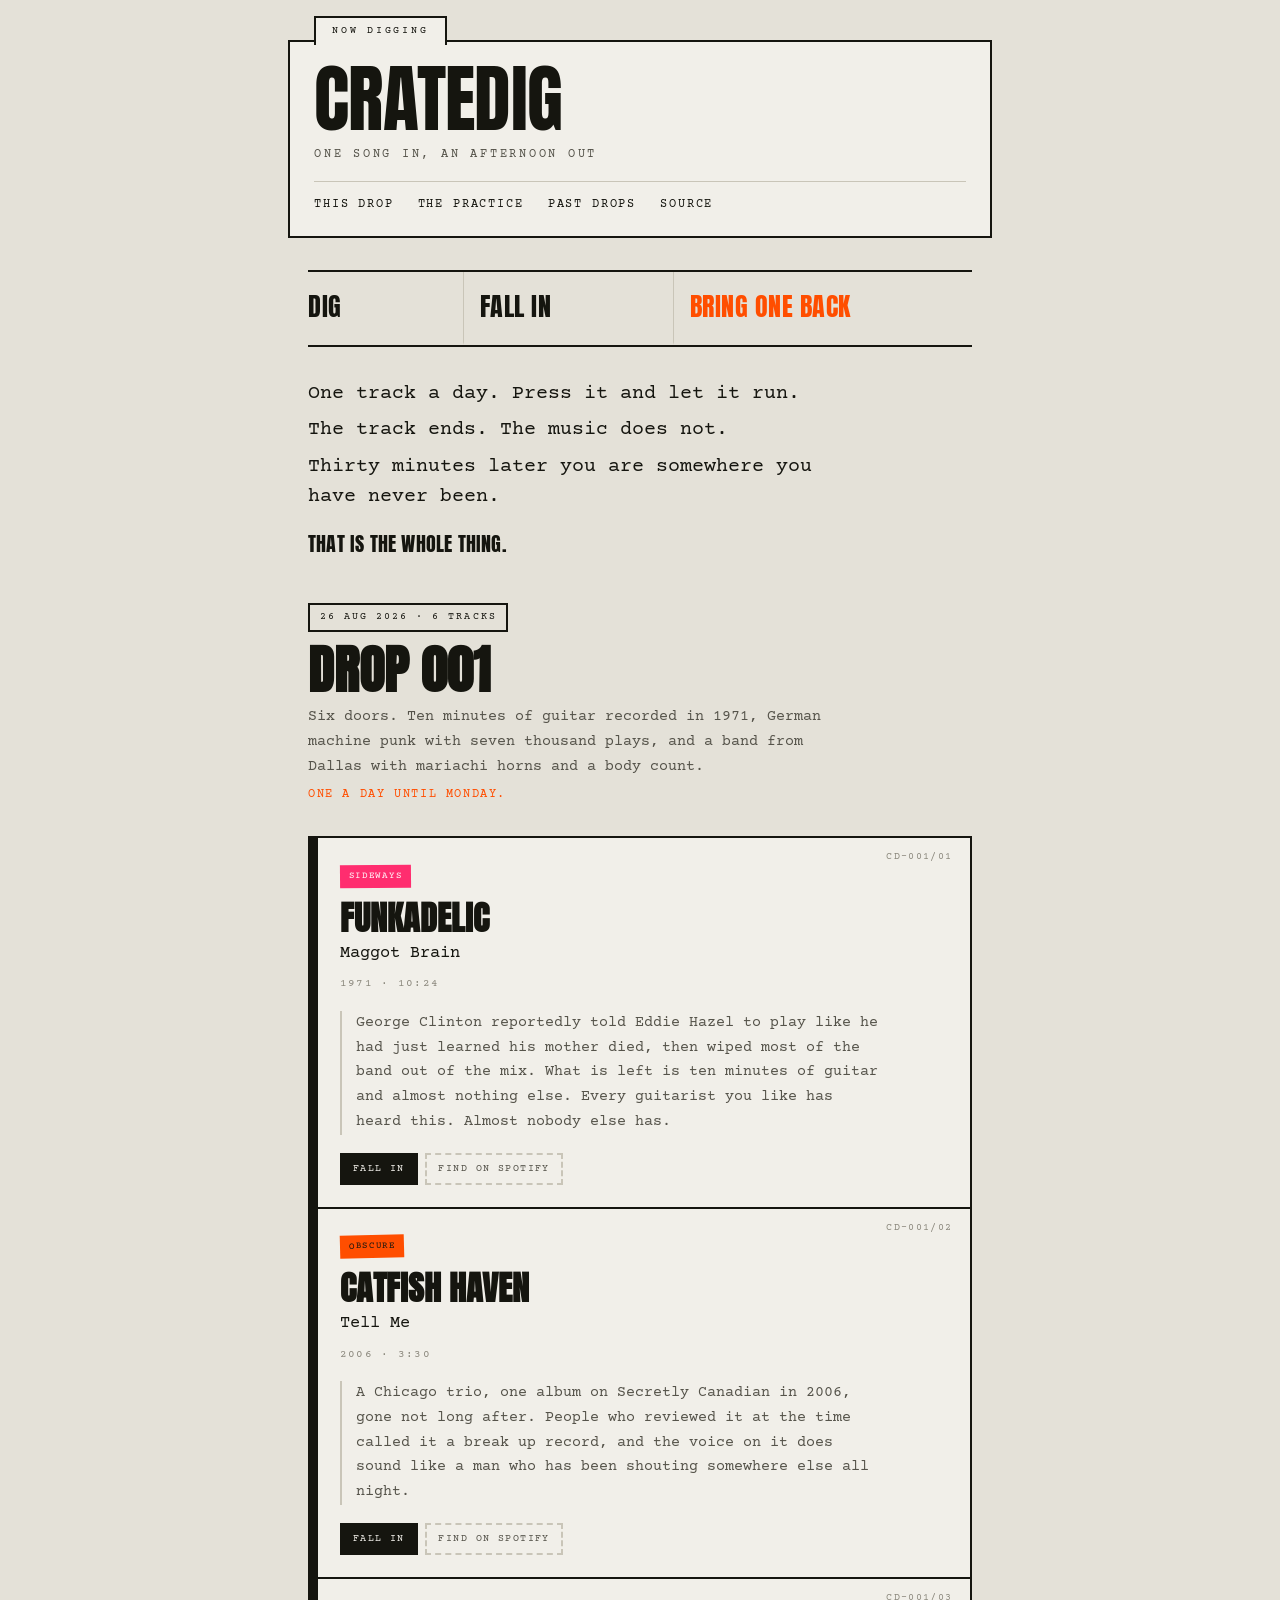
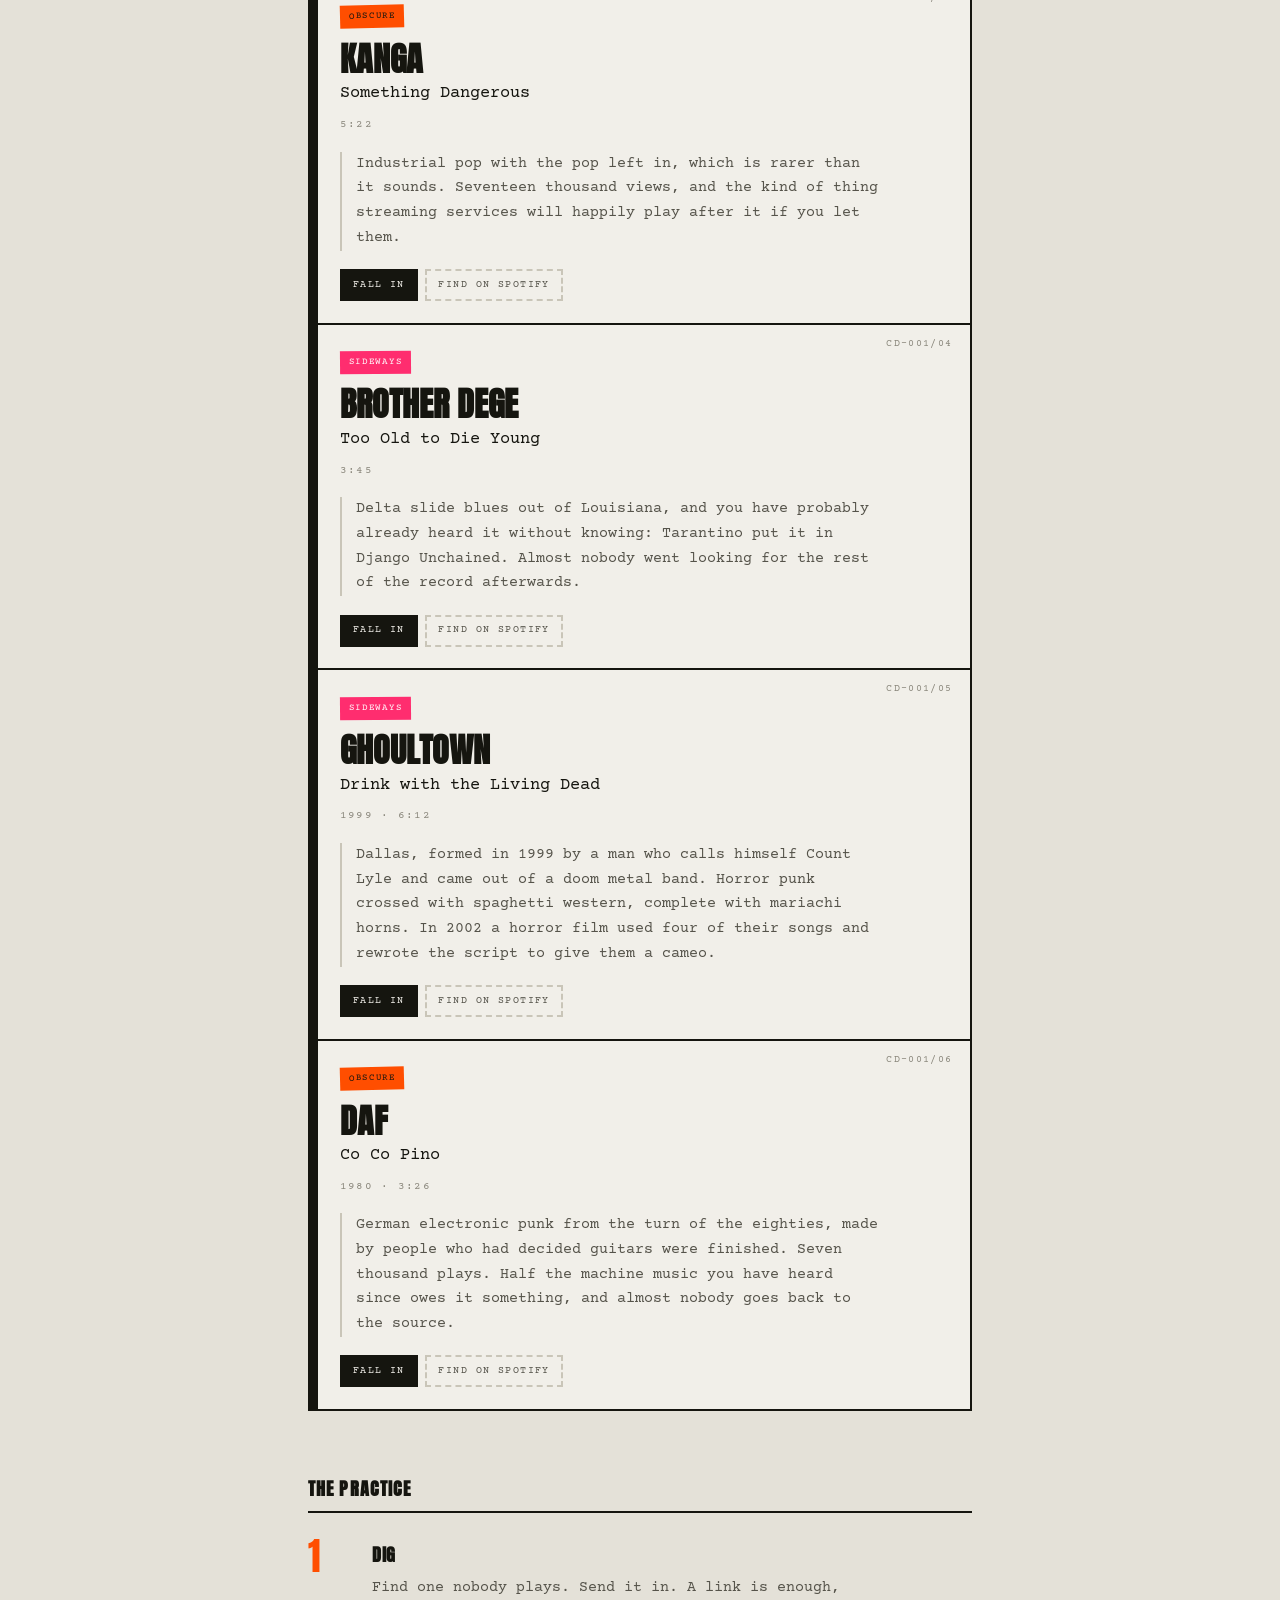
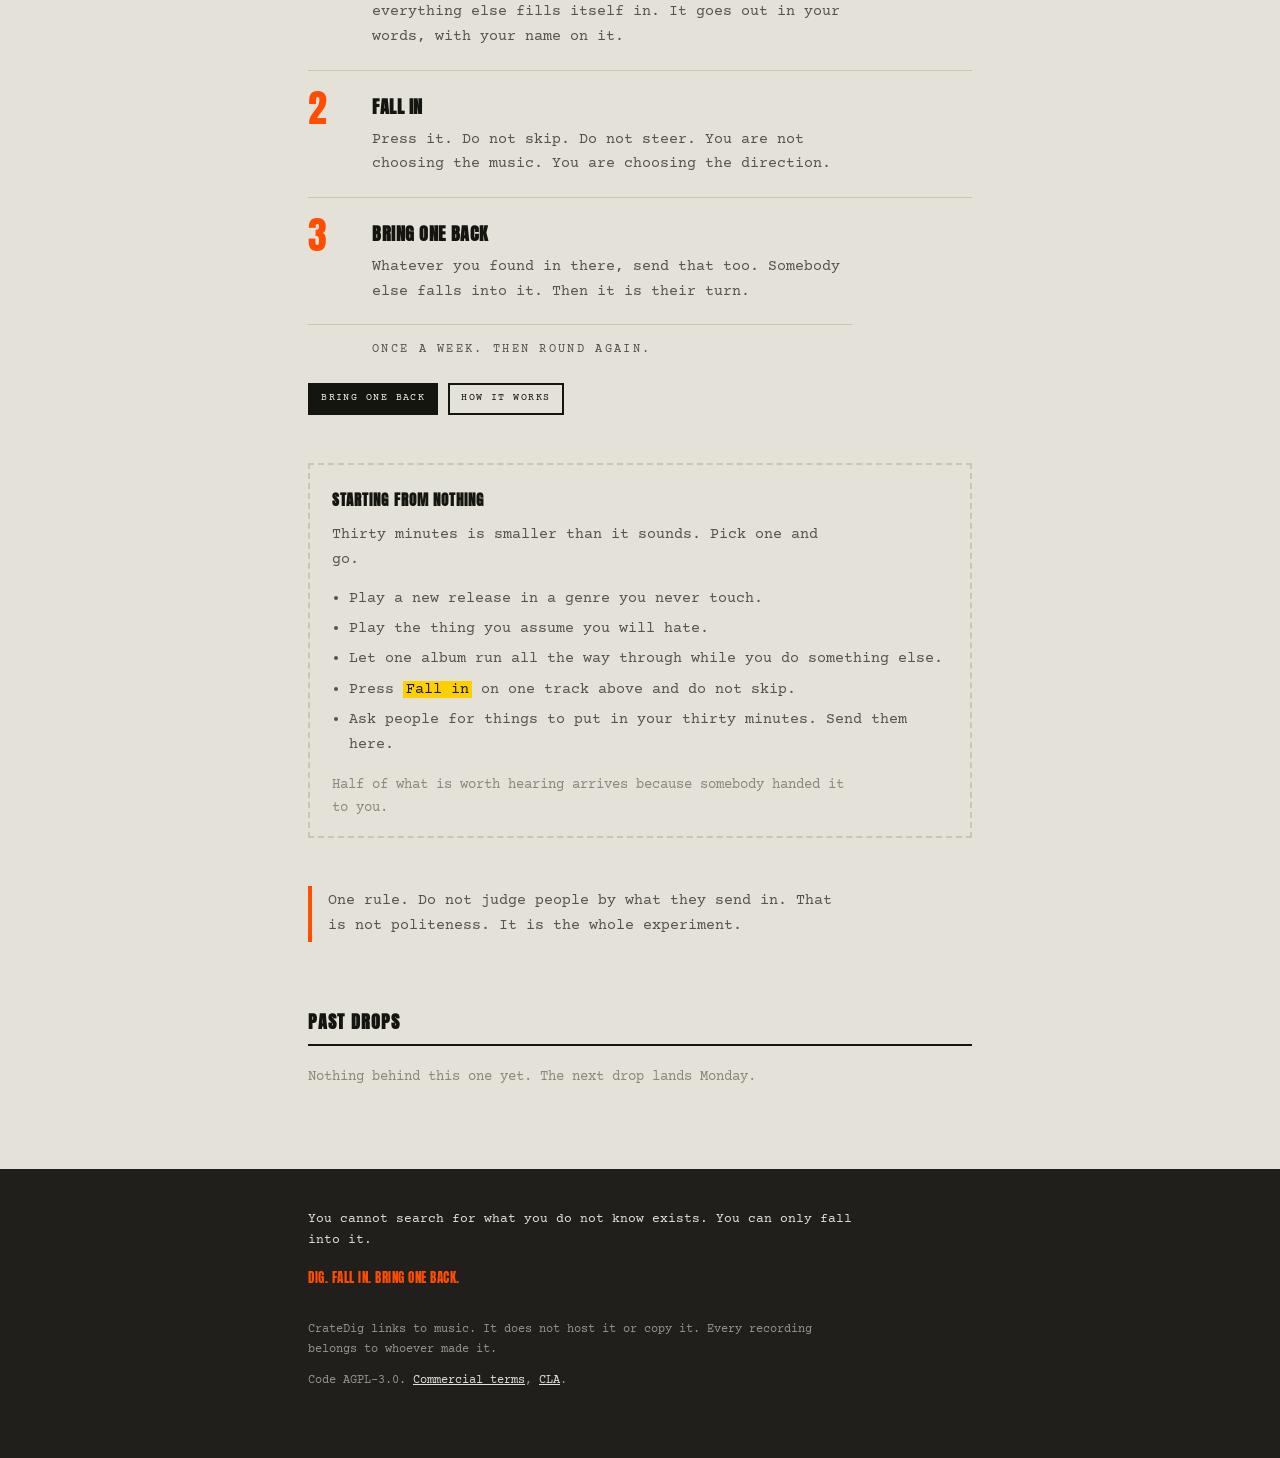
==== index.html @ 645f6ce0 "Put the music first and cut the page down to what it is The site explained itself for two hundred an" ====
<!doctype html>
<html lang="en">
<head>
<meta charset="utf-8">
<meta name="viewport" content="width=device-width, initial-scale=1">
<title>CrateDig | One song in, an afternoon out</title>
<meta name="description" content="Five to seven tracks a week that almost nobody plays. Each one is a doorway: press it and the mix carries you somewhere you have never been.">
<meta property="og:title" content="CrateDig">
<meta property="og:description" content="Tracks nobody plays, and wherever they lead. A new drop every Monday.">
<meta property="og:type" content="website">
<link rel="preconnect" href="https://fonts.googleapis.com">
<link rel="preconnect" href="https://fonts.gstatic.com" crossorigin>
<link href="https://fonts.googleapis.com/css2?family=Anton&family=Courier+Prime:ital,wght@0,400;0,700;1,400&display=swap" rel="stylesheet">
<link rel="stylesheet" href="assets/style.css">
</head>
<body>

<header class="divider" data-tab="Now digging">
  <a class="wordmark" href="./">CrateDig</a>
  <p class="tagline">One song in, an afternoon out</p>
  <nav class="nav">
    <a href="#crate">This drop</a>
    <a href="#join">The practice</a>
    <a href="#back">Past drops</a>
    <a href="https://github.com/shanebivens/CrateDig">Source</a>
  </nav>
</header>

<main class="wrap">

  <nav class="mantra" aria-label="The practice">
    <a href="submit.html">Dig</a>
    <a href="#crate">Fall in</a>
    <a href="submit.html">Bring one back</a>
  </nav>

  <section class="lede">
    <p>One track a day. Press it and let it run.</p>
    <p>The track ends. The music does not.</p>
    <p>Thirty minutes later you are somewhere you have never been.</p>
    <p class="lede-turn">That is the whole thing.</p>
  </section>

  <section id="crate">
    <div id="latest" class="empty">Opening the crate.</div>
  </section>

  <section id="join" class="join">
    <h2 class="heading">The practice</h2>

    <ol class="loop">
      <li>
        <span class="loop-n">1</span>
        <div class="loop-body">
          <h3>Dig</h3>
          <p>
            Find one nobody plays. Send it in. A link is enough, everything else
            fills itself in. It goes out in your words, with your name on it.
          </p>
        </div>
      </li>
      <li>
        <span class="loop-n">2</span>
        <div class="loop-body">
          <h3>Fall in</h3>
          <p>
            Press it. Do not skip. Do not steer. You are not choosing the music.
            You are choosing the direction.
          </p>
        </div>
      </li>
      <li>
        <span class="loop-n">3</span>
        <div class="loop-body">
          <h3>Bring one back</h3>
          <p>
            Whatever you found in there, send that too. Somebody else falls into
            it. Then it is their turn.
          </p>
        </div>
      </li>
    </ol>

    <p class="loop-again">Once a week. Then round again.</p>

    <p class="join-actions">
      <a class="chip chip--fall" href="submit.html">Bring one back</a>
      <a class="chip" href="https://github.com/shanebivens/CrateDig/blob/main/CONTRIBUTING.md">How it works</a>
    </p>

    <div class="starting">
      <h3>Starting from nothing</h3>
      <p>Thirty minutes is smaller than it sounds. Pick one and go.</p>
      <ul class="starters">
        <li>Play a new release in a genre you never touch.</li>
        <li>Play the thing you assume you will hate.</li>
        <li>Let one album run all the way through while you do something else.</li>
        <li>Press <b>Fall in</b> on one track above and do not skip.</li>
        <li>Ask people for things to put in your thirty minutes. Send them here.</li>
      </ul>
      <p class="aside">Half of what is worth hearing arrives because somebody handed it to you.</p>
    </div>

    <p class="rule">
      One rule. Do not judge people by what they send in. That is not
      politeness. It is the whole experiment.
    </p>

    <div id="credit"></div>
  </section>

  <section id="back">
    <h2 class="heading">Past drops</h2>
    <div id="archive" class="empty">Looking.</div>
  </section>

</main>

<footer class="footer">
  <div class="wrap">
    <p class="footer-close">
      You cannot search for what you do not know exists. You can only fall
      into it.
    </p>
    <p class="footer-mantra">Dig. Fall in. Bring one back.</p>
    <p class="fine">
      CrateDig links to music. It does not host it or copy it. Every recording
      belongs to whoever made it.
    </p>
    <p class="fine">
      Code AGPL-3.0.
      <a href="https://github.com/shanebivens/CrateDig/blob/main/COMMERCIAL-LICENSE.md">Commercial terms</a>,
      <a href="https://github.com/shanebivens/CrateDig/blob/main/CLA.md">CLA</a>.
    </p>
  </div>
</footer>

<script src="assets/app.js"></script>
</body>
</html>
---- assets/style.css ----
/* CrateDig
   The used record store: photocopy paper, stamp ink, day-glo price stickers.
   Sticker colour carries the kind, the way a shop prices by sticker. */

:root {
  --paper:    #e4e1d8;   /* photocopied flyer, cool not cream */
  --card:     #f1efe9;   /* the sleeve itself */
  --ink:      #15150f;   /* rubber stamp black */
  --ink-soft: #55534a;
  --ink-faint:#8a877c;
  --rule:     #c9c5b8;
  --crate:    #201f1b;   /* looking down into the bin */

  --obscure:  #ff4e00;   /* day-glo orange */
  --forgotten:#ffd000;   /* day-glo yellow */
  --sideways: #ff2d6f;   /* day-glo pink */

  --display: "Anton", "Haettenschweiler", "Arial Narrow", sans-serif;
  --type:    "Courier Prime", "Courier New", ui-monospace, monospace;
}

@media (prefers-color-scheme: dark) {
  :root {
    --paper:    #171613;
    --card:     #24231e;
    --ink:      #ece9df;
    --ink-soft: #a8a496;
    --ink-faint:#6f6c61;
    --rule:     #38362f;
    --crate:    #0e0e0b;
  }
}

* { box-sizing: border-box; }

body {
  margin: 0;
  background: var(--paper);
  color: var(--ink);
  font-family: var(--type);
  font-size: 15px;
  line-height: 1.65;
}

a { color: inherit; }

:focus-visible {
  outline: 3px solid var(--obscure);
  outline-offset: 2px;
}

.wrap {
  width: 100%;
  max-width: 44rem;
  margin: 0 auto;
  padding: 0 1.25rem;
}

/* the bin divider you just flipped into */

.divider {
  position: relative;
  margin: 2.5rem auto 0;
  max-width: 44rem;
  background: var(--card);
  border: 2px solid var(--ink);
  padding: 1.6rem 1.5rem 1.1rem;
}

.divider::before {
  content: attr(data-tab);
  position: absolute;
  left: 1.5rem;
  top: -1.6rem;
  background: var(--card);
  border: 2px solid var(--ink);
  border-bottom: 0;
  padding: 0.3rem 1rem 0.35rem;
  font-size: 0.62rem;
  letter-spacing: 0.28em;
  text-transform: uppercase;
}

.wordmark {
  display: block;
  font-family: var(--display);
  font-size: clamp(2.6rem, 11vw, 4.6rem);
  line-height: 0.85;
  letter-spacing: -0.01em;
  text-transform: uppercase;
  text-decoration: none;
  margin: 0;
}

.tagline {
  margin: 0.9rem 0 0;
  font-size: 0.72rem;
  letter-spacing: 0.24em;
  text-transform: uppercase;
  color: var(--ink-soft);
}

.nav {
  margin-top: 1.1rem;
  padding-top: 0.8rem;
  border-top: 1px solid var(--rule);
  display: flex;
  flex-wrap: wrap;
  gap: 1.5rem;
  font-size: 0.72rem;
  letter-spacing: 0.16em;
  text-transform: uppercase;
}

.nav a { text-decoration: none; padding-bottom: 2px; border-bottom: 2px solid transparent; }
.nav a:hover { border-bottom-color: var(--obscure); }

/* the pitch */

.pitch { margin: 3rem auto 3.5rem; }
.pitch p { margin: 0 0 1.15rem; max-width: 36rem; }
.pitch strong { font-weight: 400; background: var(--forgotten); color: #15150f; padding: 0 0.2em; }
.pitch .aside { color: var(--ink-soft); font-size: 0.88rem; }

/* crate header */

.crate-head { margin-bottom: 2rem; }

.stamp {
  display: inline-block;
  border: 2px solid var(--ink);
  padding: 0.25rem 0.6rem;
  font-size: 0.64rem;
  letter-spacing: 0.2em;
  text-transform: uppercase;
}

.crate-title {
  font-family: var(--display);
  font-size: clamp(2rem, 8vw, 3.25rem);
  line-height: 0.95;
  text-transform: uppercase;
  margin: 0.9rem 0 0.6rem;
}

.crate-blurb { margin: 0; max-width: 34rem; color: var(--ink-soft); }
.crate-runtime { margin-top: 1rem; font-size: 0.72rem; letter-spacing: 0.14em;
                 text-transform: uppercase; color: var(--ink-faint); }

.crate-play { margin-top: 1.25rem; display: flex; flex-wrap: wrap; gap: 0.5rem; }

/* a sleeve in the crate */

.sleeve {
  position: relative;
  background: var(--card);
  border: 2px solid var(--ink);
  border-left-width: 10px;          /* the spine you see edge on */
  padding: 1.5rem 1.35rem 1.35rem;
  margin-bottom: -2px;              /* sleeves sit flush against each other */
  transition: transform 140ms ease;
}

.sleeve:hover, .sleeve:focus-within { transform: translateX(10px); }

.sleeve-cat {
  position: absolute;
  top: 0.7rem;
  right: 1.1rem;
  font-size: 0.6rem;
  letter-spacing: 0.14em;
  color: var(--ink-faint);
}

.sticker {
  display: inline-block;
  background: var(--obscure);
  color: #15150f;
  font-size: 0.58rem;
  letter-spacing: 0.18em;
  text-transform: uppercase;
  padding: 0.22rem 0.55rem 0.26rem;
  transform: rotate(-1.5deg);
  margin-bottom: 0.9rem;
}

.sticker--forgotten { background: var(--forgotten); transform: rotate(1deg); }
.sticker--sideways  { background: var(--sideways); color: #fff; transform: rotate(-0.5deg); }
.sticker--unsorted  { background: none; color: var(--ink-faint);
                      border: 1px dashed var(--rule); transform: none; }

.sleeve-artist {
  font-family: var(--display);
  font-size: clamp(1.5rem, 6vw, 2.1rem);
  line-height: 0.95;
  text-transform: uppercase;
  margin: 0;
}

.sleeve-title { margin: 0.35rem 0 0; font-size: 1.05rem; }

.sleeve-meta {
  margin: 0.5rem 0 0;
  font-size: 0.68rem;
  letter-spacing: 0.12em;
  text-transform: uppercase;
  color: var(--ink-faint);
}

/* the shelf talker: what the shop taped to the front of the record */

.sleeve-note {
  margin: 1.1rem 0 0;
  padding-left: 0.9rem;
  border-left: 2px solid var(--rule);
  max-width: 34rem;
  color: var(--ink-soft);
}

.sleeve-links { margin-top: 1.15rem; display: flex; flex-wrap: wrap; gap: 0.45rem; }

.chip {
  font-size: 0.64rem;
  letter-spacing: 0.14em;
  text-transform: uppercase;
  text-decoration: none;
  border: 2px solid var(--ink);
  padding: 0.35rem 0.7rem;
  background: none;
  color: var(--ink);
}

.chip:hover { background: var(--ink); color: var(--card); }

.chip--fall { background: var(--ink); color: var(--card); }
.chip--fall:hover { background: var(--obscure); border-color: var(--obscure); color: #15150f; }
.chip--quiet { border-style: dashed; border-color: var(--rule); color: var(--ink-soft); }

/* archive and the rest */

.heading {
  font-family: var(--display);
  font-size: 1.15rem;
  letter-spacing: 0.06em;
  text-transform: uppercase;
  margin: 4rem 0 1.25rem;
  padding-bottom: 0.5rem;
  border-bottom: 2px solid var(--ink);
}

.back-row {
  display: flex;
  flex-wrap: wrap;
  align-items: baseline;
  gap: 0.75rem;
  padding: 0.7rem 0;
  border-bottom: 1px solid var(--rule);
  font-size: 0.78rem;
  color: var(--ink-soft);
}

.back-row b { font-family: var(--display); font-weight: 400; font-size: 1.05rem;
              letter-spacing: 0.04em; text-transform: uppercase; color: var(--ink); }

.empty { color: var(--ink-faint); font-size: 0.85rem; }

.join p { max-width: 34rem; color: var(--ink-soft); }
.join-actions { display: flex; flex-wrap: wrap; gap: 0.6rem; margin-top: 1.5rem; }
.credit { margin-top: 2rem; font-size: 0.72rem; color: var(--ink-faint); }

.footer {
  margin-top: 5rem;
  background: var(--crate);
  color: #b6b2a4;
  padding: 2.5rem 0 3.5rem;
}

.footer p { max-width: 34rem; margin: 0 0 0.7rem; font-size: 0.8rem; }
.footer a { color: #e4e1d8; }

/* submit page */

.field { display: block; margin-bottom: 1.4rem; max-width: 34rem; }

.field-label {
  display: block;
  font-size: 0.66rem;
  letter-spacing: 0.18em;
  text-transform: uppercase;
  color: var(--ink-soft);
  margin-bottom: 0.45rem;
}

.field-hint { color: var(--ink-faint); letter-spacing: 0.08em; }

.field input, .field select, .field textarea {
  width: 100%;
  font-family: var(--type);
  font-size: 0.95rem;
  color: var(--ink);
  background: var(--card);
  border: 2px solid var(--ink);
  border-radius: 0;
  padding: 0.6rem 0.7rem;
}

.field textarea { resize: vertical; line-height: 1.6; }
.field input:focus, .field select:focus, .field textarea:focus {
  outline: none; border-color: var(--obscure);
}
.field input::placeholder, .field textarea::placeholder { color: var(--ink-faint); }
.field-note { display: block; margin-top: 0.45rem; font-size: 0.78rem;
              color: var(--ink-faint); line-height: 1.55; }

.field-row { display: flex; gap: 1rem; flex-wrap: wrap; }
.field-row .field { flex: 1 1 12rem; }

button.chip { cursor: pointer; font-family: var(--type); }
.form-error { font-size: 0.75rem; letter-spacing: 0.1em; text-transform: uppercase;
              color: var(--obscure); margin: 0 0 1rem; }

.steps { color: var(--ink-soft); padding-left: 1.1rem; margin: 0 0 1.25rem; }
.steps li { margin-bottom: 0.4rem; }
.fine { font-size: 0.8rem; color: var(--ink-faint); line-height: 1.6; max-width: 34rem; }

@media (max-width: 34rem) {
  .divider { margin-top: 3rem; padding: 2rem 1.1rem 1.25rem; }
  .sleeve { padding: 1.25rem 1rem 1.15rem; border-left-width: 8px; }
  .sleeve:hover, .sleeve:focus-within { transform: none; }
}

@media (prefers-reduced-motion: reduce) {
  * { transition: none !important; animation: none !important; }
  .sleeve:hover, .sleeve:focus-within { transform: none; }
}

/* the loop: dig, fall in, bring back */

.loop { list-style: none; margin: 0; padding: 0; }

.loop li {
  display: grid;
  grid-template-columns: 3.25rem 1fr;
  gap: 0 0.75rem;
  padding: 1.25rem 0;
  border-top: 1px solid var(--rule);
}

.loop li:first-child { border-top: 0; padding-top: 0.35rem; }

.loop-n {
  font-family: var(--display);
  font-size: 2.4rem;
  line-height: 0.9;
  color: var(--obscure);
}

.loop-body h3 {
  font-family: var(--display);
  font-size: 1.15rem;
  letter-spacing: 0.03em;
  text-transform: uppercase;
  margin: 0 0 0.4rem;
}

.loop-body p { margin: 0; max-width: 32rem; color: var(--ink-soft); }
.loop-body b { font-weight: 400; background: var(--forgotten); color: #15150f; padding: 0 0.2em; }

.loop-again {
  margin: 0;
  padding: 0.9rem 0 0 4rem;
  border-top: 1px solid var(--rule);
  font-size: 0.72rem;
  letter-spacing: 0.2em;
  text-transform: uppercase;
  color: var(--ink-faint);
}

.starting {
  margin-top: 3rem;
  border: 2px dashed var(--rule);
  padding: 1.35rem 1.35rem 1rem;
}

.starting h3 {
  font-family: var(--display);
  font-size: 0.95rem;
  letter-spacing: 0.06em;
  text-transform: uppercase;
  margin: 0 0 0.7rem;
}

.starting p { margin: 0 0 0.9rem; color: var(--ink-soft); max-width: 32rem; }

@media (max-width: 34rem) {
  .loop li { grid-template-columns: 2.4rem 1fr; }
  .loop-n { font-size: 1.9rem; }
  .loop-again { padding-left: 3.15rem; }
}

/* the practice, said out loud */

.mantra {
  display: flex;
  flex-wrap: wrap;
  align-items: stretch;
  margin: 2rem 0 2rem;
  border-top: 2px solid var(--ink);
  border-bottom: 2px solid var(--ink);
}

.mantra a {
  flex: 1 1 auto;
  padding: 0.85rem 1rem 0.9rem 0;
  font-family: var(--display);
  font-size: clamp(1.1rem, 4.5vw, 1.6rem);
  letter-spacing: 0.02em;
  text-transform: uppercase;
  white-space: nowrap;
  text-decoration: none;
  border-bottom: 3px solid transparent;
}

.mantra a + a { padding-left: 1rem; border-left: 1px solid var(--rule); }
.mantra a:last-child { color: var(--obscure); }
.mantra a:hover { border-bottom-color: var(--obscure); }

.pitch-lead { font-size: 1.05rem; }
.pitch-lead b, .pitch b { font-weight: 400; background: var(--forgotten);
                          color: #15150f; padding: 0 0.2em; }

.starters { margin: 0 0 1rem; padding-left: 1.1rem; color: var(--ink-soft); }
.starters li { margin-bottom: 0.35rem; }
.starters b { font-weight: 400; background: var(--forgotten); color: #15150f; padding: 0 0.2em; }
.starting .aside { color: var(--ink-faint); margin: 0; font-size: 0.88rem; }

@media (max-width: 30rem) {
  .mantra a { flex: 1 1 100%; padding: 0.5rem 0; }
  .mantra a + a { padding-left: 0; border-left: 0; border-top: 1px solid var(--rule); }
}

.crate-cadence {
  margin: 0.35rem 0 0;
  font-size: 0.72rem;
  letter-spacing: 0.14em;
  text-transform: uppercase;
  color: var(--obscure);
}

.field-note.lookup { color: var(--obscure); min-height: 1.2em; }

/* the lede: the instruction, before anything explains itself */

.lede {
  margin: 0 0 2.75rem;
  max-width: 34rem;
}

.lede p {
  margin: 0 0 0.4rem;
  font-size: clamp(1.05rem, 3.4vw, 1.25rem);
  line-height: 1.5;
}

.lede-turn {
  margin-top: 1.1rem !important;
  font-family: var(--display);
  font-size: clamp(1.25rem, 5vw, 1.75rem);
  letter-spacing: 0.01em;
  text-transform: uppercase;
}

/* the one rule, given its own weight */

.rule {
  margin: 3rem 0 0;
  border-left: 4px solid var(--obscure);
  padding: 0.2rem 0 0.2rem 1rem;
  max-width: 32rem;
  color: var(--ink);
}

.footer-close {
  font-size: 1.05rem;
  color: #e4e1d8;
  max-width: 30rem;
  margin-bottom: 1rem !important;
}

.footer-mantra {
  font-family: var(--display);
  font-size: 1.15rem;
  letter-spacing: 0.04em;
  text-transform: uppercase;
  color: var(--obscure);
  margin-bottom: 2rem !important;
}

.footer .fine { font-size: 0.78rem; color: #97938a; }
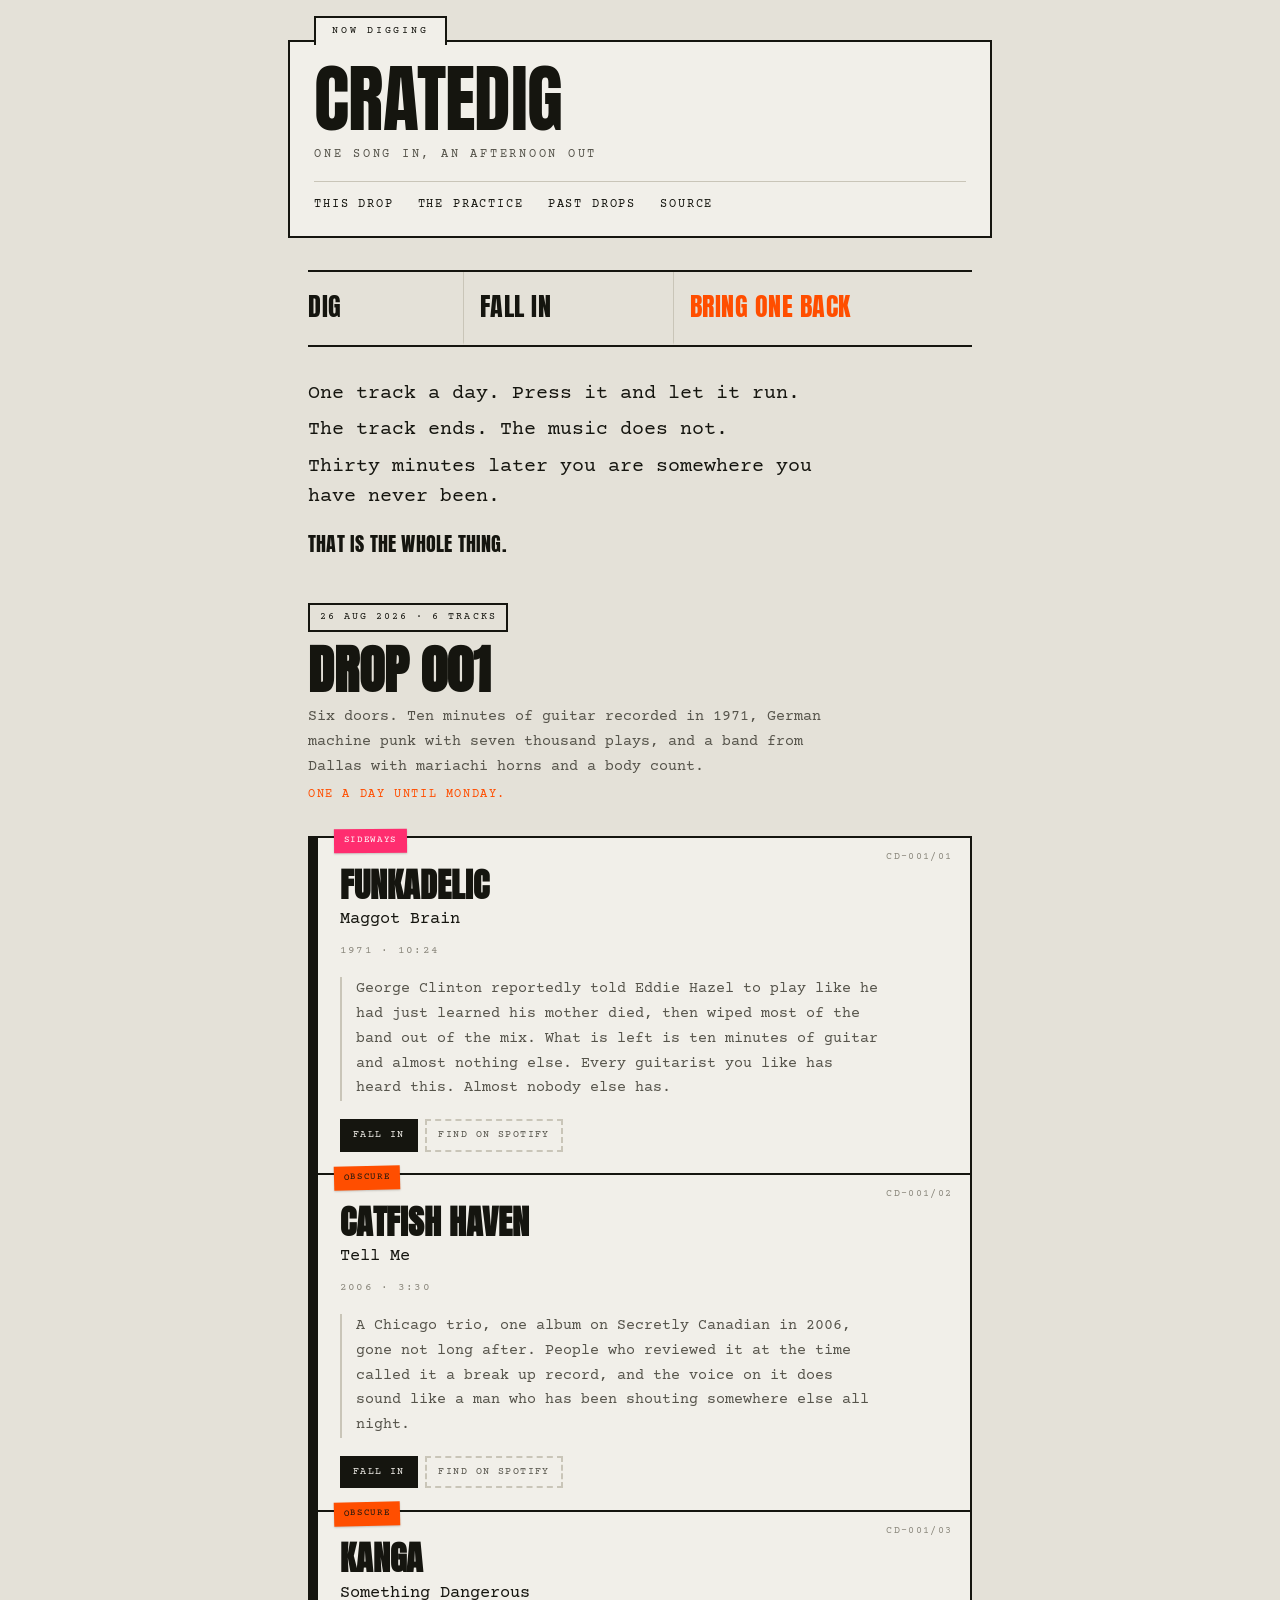
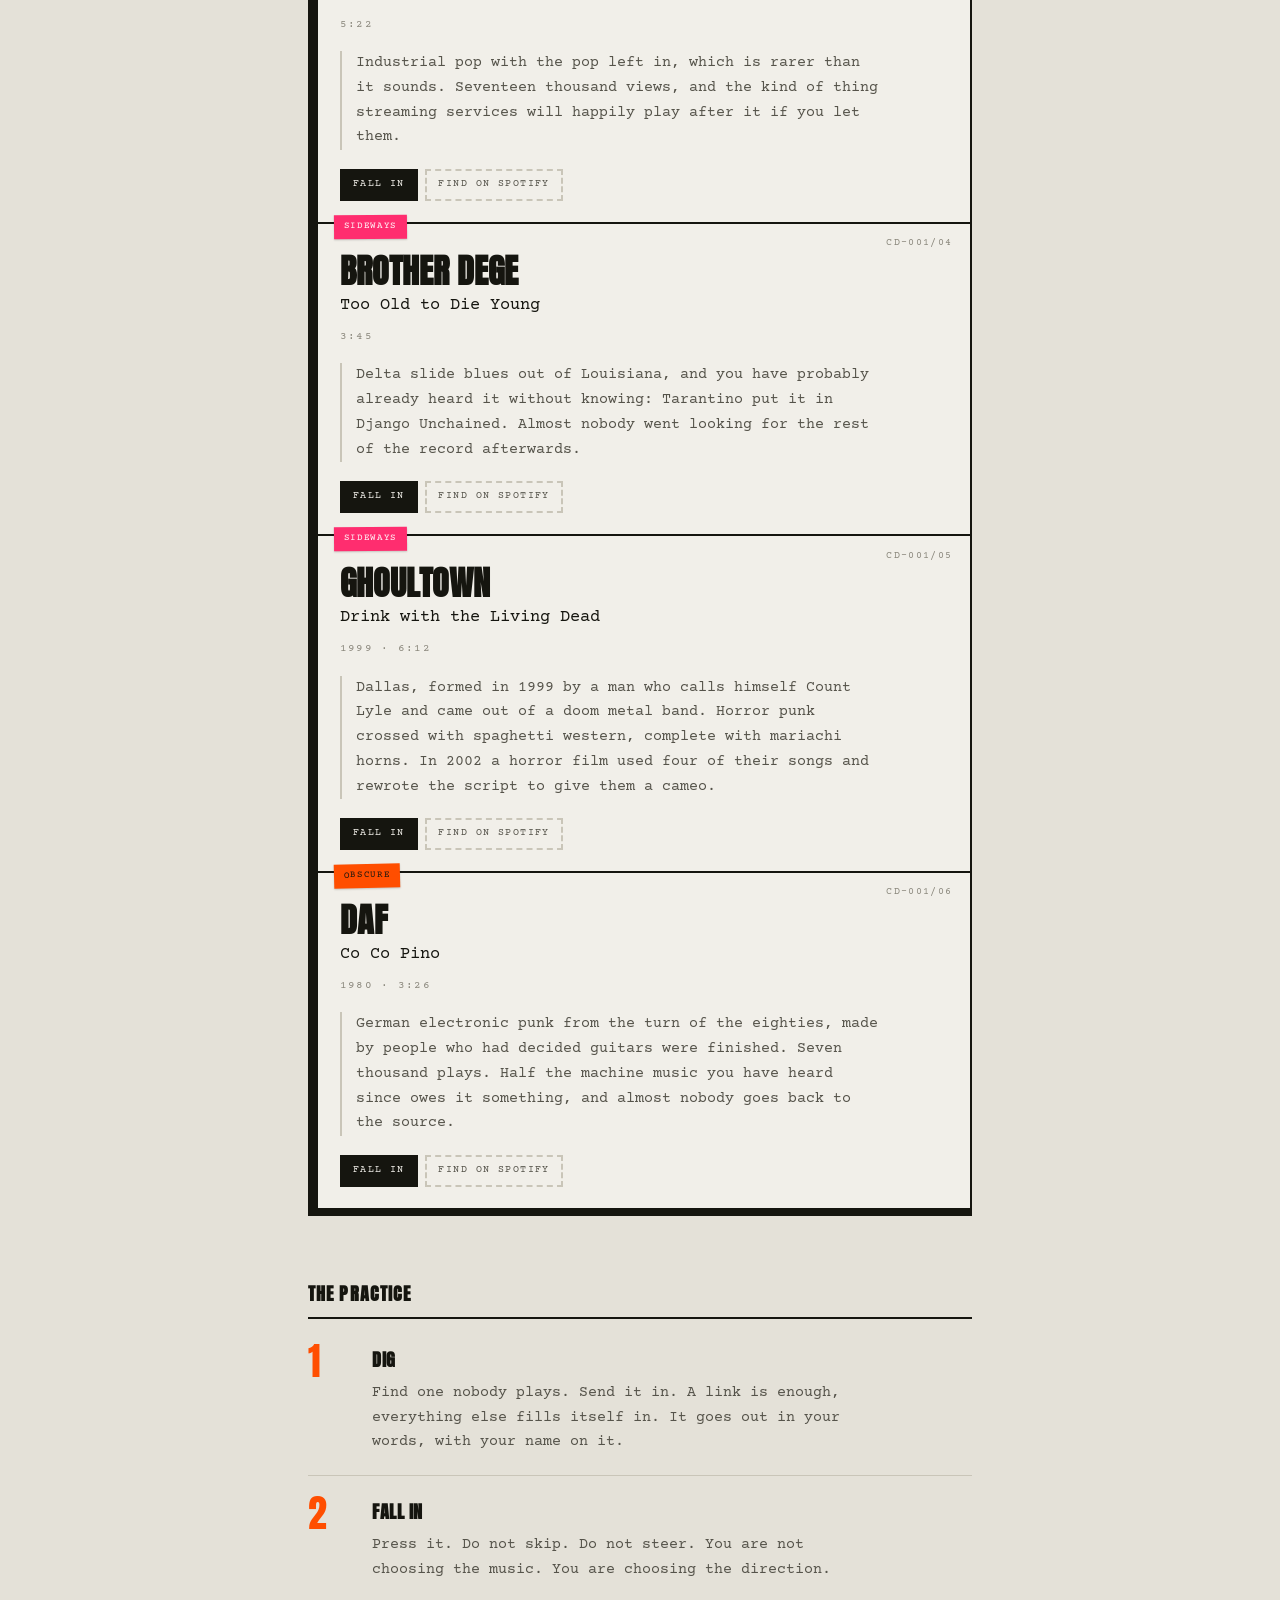
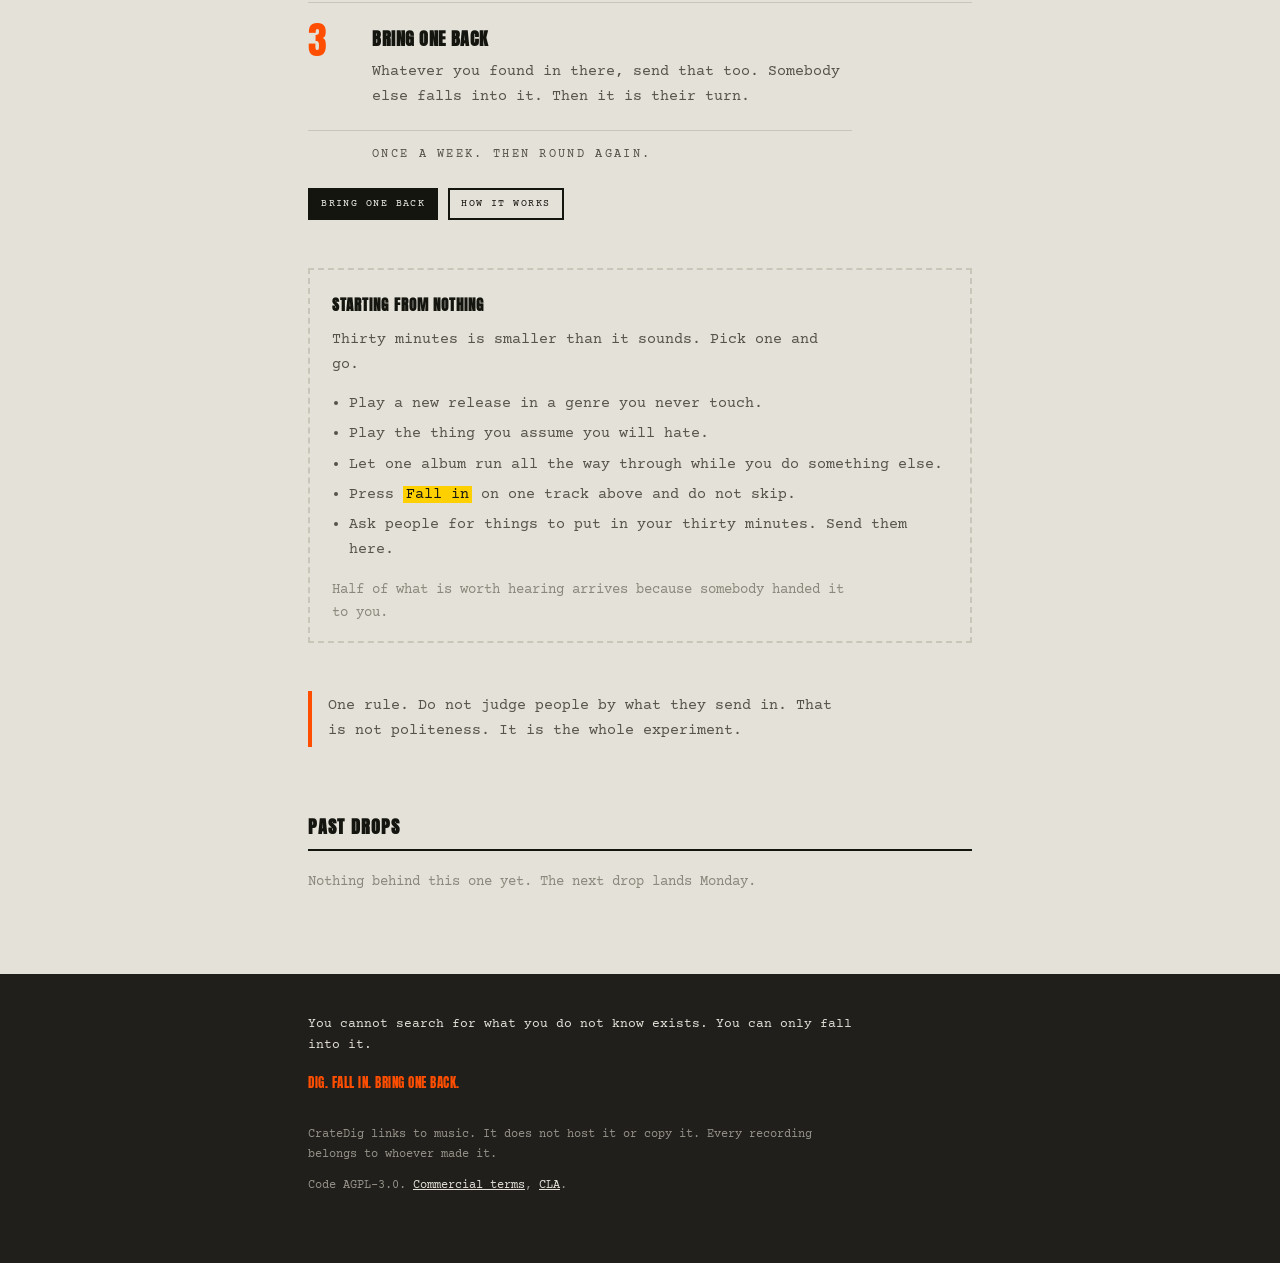
==== commit 821dc36e: "Make it look like what it is, on the sizes it is actually read at The site is meant to be sent to pe" ====
--- a/index.html
+++ b/index.html
@@ -8,6 +8,13 @@
 <meta property="og:title" content="CrateDig">
 <meta property="og:description" content="Tracks nobody plays, and wherever they lead. A new drop every Monday.">
 <meta property="og:type" content="website">
+<meta property="og:image" content="https://shanebivens.github.io/CrateDig/assets/card.png">
+<meta name="twitter:card" content="summary_large_image">
+<meta name="twitter:image" content="https://shanebivens.github.io/CrateDig/assets/card.png">
+<link rel="icon" href="data:image/svg+xml,%3Csvg xmlns='http://www.w3.org/2000/svg' viewBox='0 0 64 64'%3E%3Crect width='64' height='64' fill='%23e4e1d8'/%3E%3Cg transform='rotate(-6 32 32)'%3E%3Crect x='5' y='15' width='54' height='34' fill='%23ff4e00'/%3E%3Ctext x='32' y='43' font-family='Arial Black,Arial,sans-serif' font-size='24' font-weight='900' text-anchor='middle' fill='%2315150f'%3ECD%3C/text%3E%3C/g%3E%3C/svg%3E">
+<link rel="apple-touch-icon" href="assets/icon-180.png">
+<meta name="theme-color" media="(prefers-color-scheme: light)" content="#e4e1d8">
+<meta name="theme-color" media="(prefers-color-scheme: dark)" content="#171613">
 <link rel="preconnect" href="https://fonts.googleapis.com">
 <link rel="preconnect" href="https://fonts.gstatic.com" crossorigin>
 <link href="https://fonts.googleapis.com/css2?family=Anton&family=Courier+Prime:ital,wght@0,400;0,700;1,400&display=swap" rel="stylesheet">
@@ -29,7 +36,7 @@
 <main class="wrap">
 
   <nav class="mantra" aria-label="The practice">
-    <a href="submit.html">Dig</a>
+    <a href="#join">Dig</a>
     <a href="#crate">Fall in</a>
     <a href="submit.html">Bring one back</a>
   </nav>
--- a/assets/style.css
+++ b/assets/style.css
@@ -156,10 +156,13 @@
   background: var(--card);
   border: 2px solid var(--ink);
   border-left-width: 10px;          /* the spine you see edge on */
-  padding: 1.5rem 1.35rem 1.35rem;
+  padding: 1.9rem 1.35rem 1.35rem;
   margin-bottom: -2px;              /* sleeves sit flush against each other */
   transition: transform 140ms ease;
 }
+
+/* the bottom of the bin */
+.sleeve:last-child { border-bottom-width: 8px; }
 
 .sleeve:hover, .sleeve:focus-within { transform: translateX(10px); }
 
@@ -172,22 +175,28 @@
   color: var(--ink-faint);
 }
 
+/* stuck over the top edge, the way a price gun leaves it */
 .sticker {
-  display: inline-block;
+  position: absolute;
+  top: -0.6rem;
+  left: 1rem;
+  z-index: 1;
   background: var(--obscure);
   color: #15150f;
   font-size: 0.58rem;
   letter-spacing: 0.18em;
   text-transform: uppercase;
-  padding: 0.22rem 0.55rem 0.26rem;
+  padding: 0.24rem 0.6rem 0.28rem;
   transform: rotate(-1.5deg);
-  margin-bottom: 0.9rem;
+  box-shadow: 0 1px 2px rgba(0, 0, 0, 0.18);
+  cursor: help;
 }
 
 .sticker--forgotten { background: var(--forgotten); transform: rotate(1deg); }
 .sticker--sideways  { background: var(--sideways); color: #fff; transform: rotate(-0.5deg); }
-.sticker--unsorted  { background: none; color: var(--ink-faint);
-                      border: 1px dashed var(--rule); transform: none; }
+.sticker--unsorted  { background: var(--card); color: var(--ink-faint);
+                      border: 1px dashed var(--ink-faint); transform: none;
+                      box-shadow: none; }
 
 .sleeve-artist {
   font-family: var(--display);
@@ -296,7 +305,7 @@
 .field input, .field select, .field textarea {
   width: 100%;
   font-family: var(--type);
-  font-size: 0.95rem;
+  font-size: 16px;   /* under 16px, iOS force-zooms the page on focus */
   color: var(--ink);
   background: var(--card);
   border: 2px solid var(--ink);
@@ -315,7 +324,13 @@
 .field-row { display: flex; gap: 1rem; flex-wrap: wrap; }
 .field-row .field { flex: 1 1 12rem; }
 
-button.chip { cursor: pointer; font-family: var(--type); }
+button.chip {
+  cursor: pointer;
+  font-family: var(--type);
+  font-size: 0.8rem;
+  padding: 0.85rem 1.6rem;
+  margin-top: 0.5rem;
+}
 .form-error { font-size: 0.75rem; letter-spacing: 0.1em; text-transform: uppercase;
               color: var(--obscure); margin: 0 0 1rem; }
 
@@ -324,9 +339,16 @@
 .fine { font-size: 0.8rem; color: var(--ink-faint); line-height: 1.6; max-width: 34rem; }
 
 @media (max-width: 34rem) {
-  .divider { margin-top: 3rem; padding: 2rem 1.1rem 1.25rem; }
-  .sleeve { padding: 1.25rem 1rem 1.15rem; border-left-width: 8px; }
+  .divider { margin-top: 2.25rem; padding: 1.5rem 1.1rem 0.9rem; }
+  .sleeve { padding: 1.7rem 1rem 1.1rem; border-left-width: 8px; }
   .sleeve:hover, .sleeve:focus-within { transform: none; }
+
+  /* thumbs, not pointers */
+  .chip { padding: 0.6rem 0.95rem; font-size: 0.7rem; }
+  .sleeve-links, .crate-play { gap: 0.55rem; }
+
+  .tagline { font-size: 0.62rem; letter-spacing: 0.16em; }
+  .nav { gap: 0.9rem 1.1rem; font-size: 0.68rem; margin-top: 0.9rem; }
 }
 
 @media (prefers-reduced-motion: reduce) {
@@ -435,8 +457,13 @@
 .starting .aside { color: var(--ink-faint); margin: 0; font-size: 0.88rem; }
 
 @media (max-width: 30rem) {
-  .mantra a { flex: 1 1 100%; padding: 0.5rem 0; }
-  .mantra a + a { padding-left: 0; border-left: 0; border-top: 1px solid var(--rule); }
+  .mantra { margin: 1.5rem 0 1.75rem; }
+  .mantra a {
+    flex: 0 1 auto;
+    font-size: 0.95rem;
+    padding: 0.55rem 0.7rem 0.6rem 0;
+  }
+  .mantra a + a { padding-left: 0.7rem; }
 }
 
 .crate-cadence {
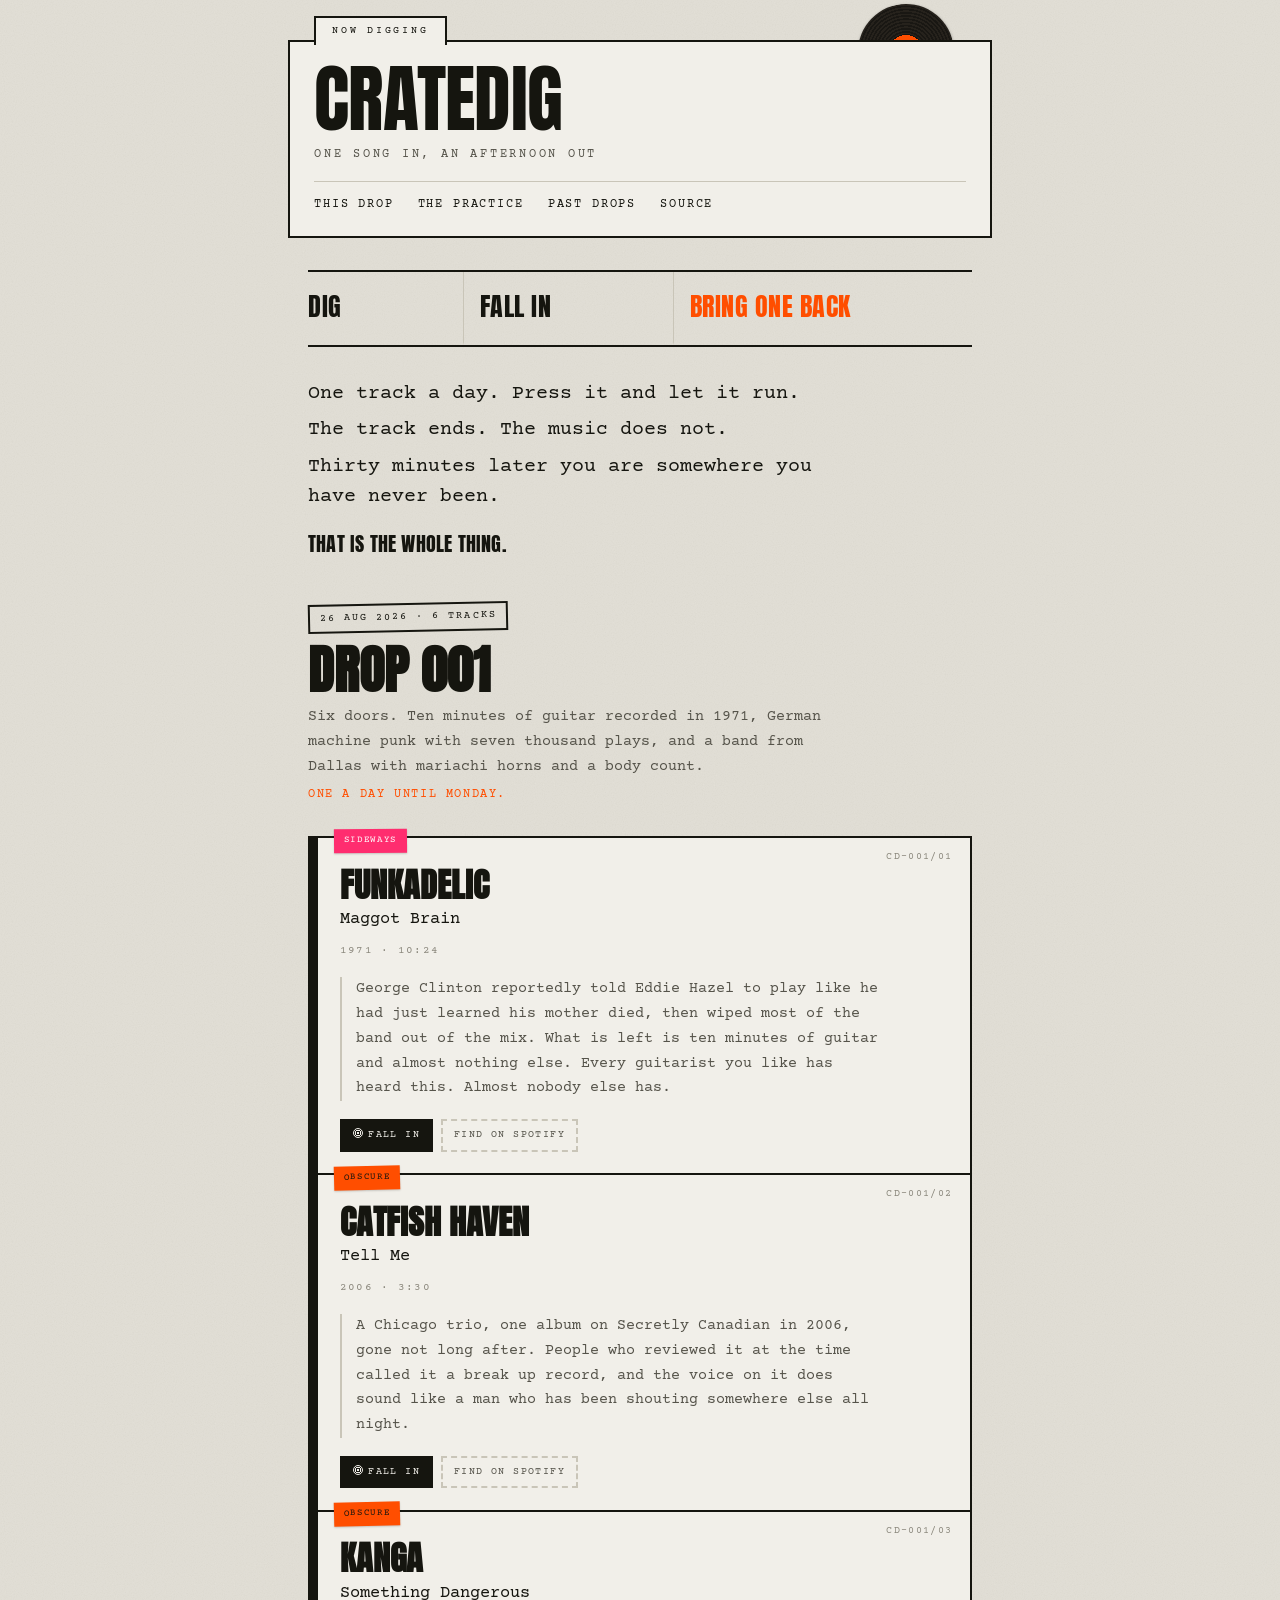
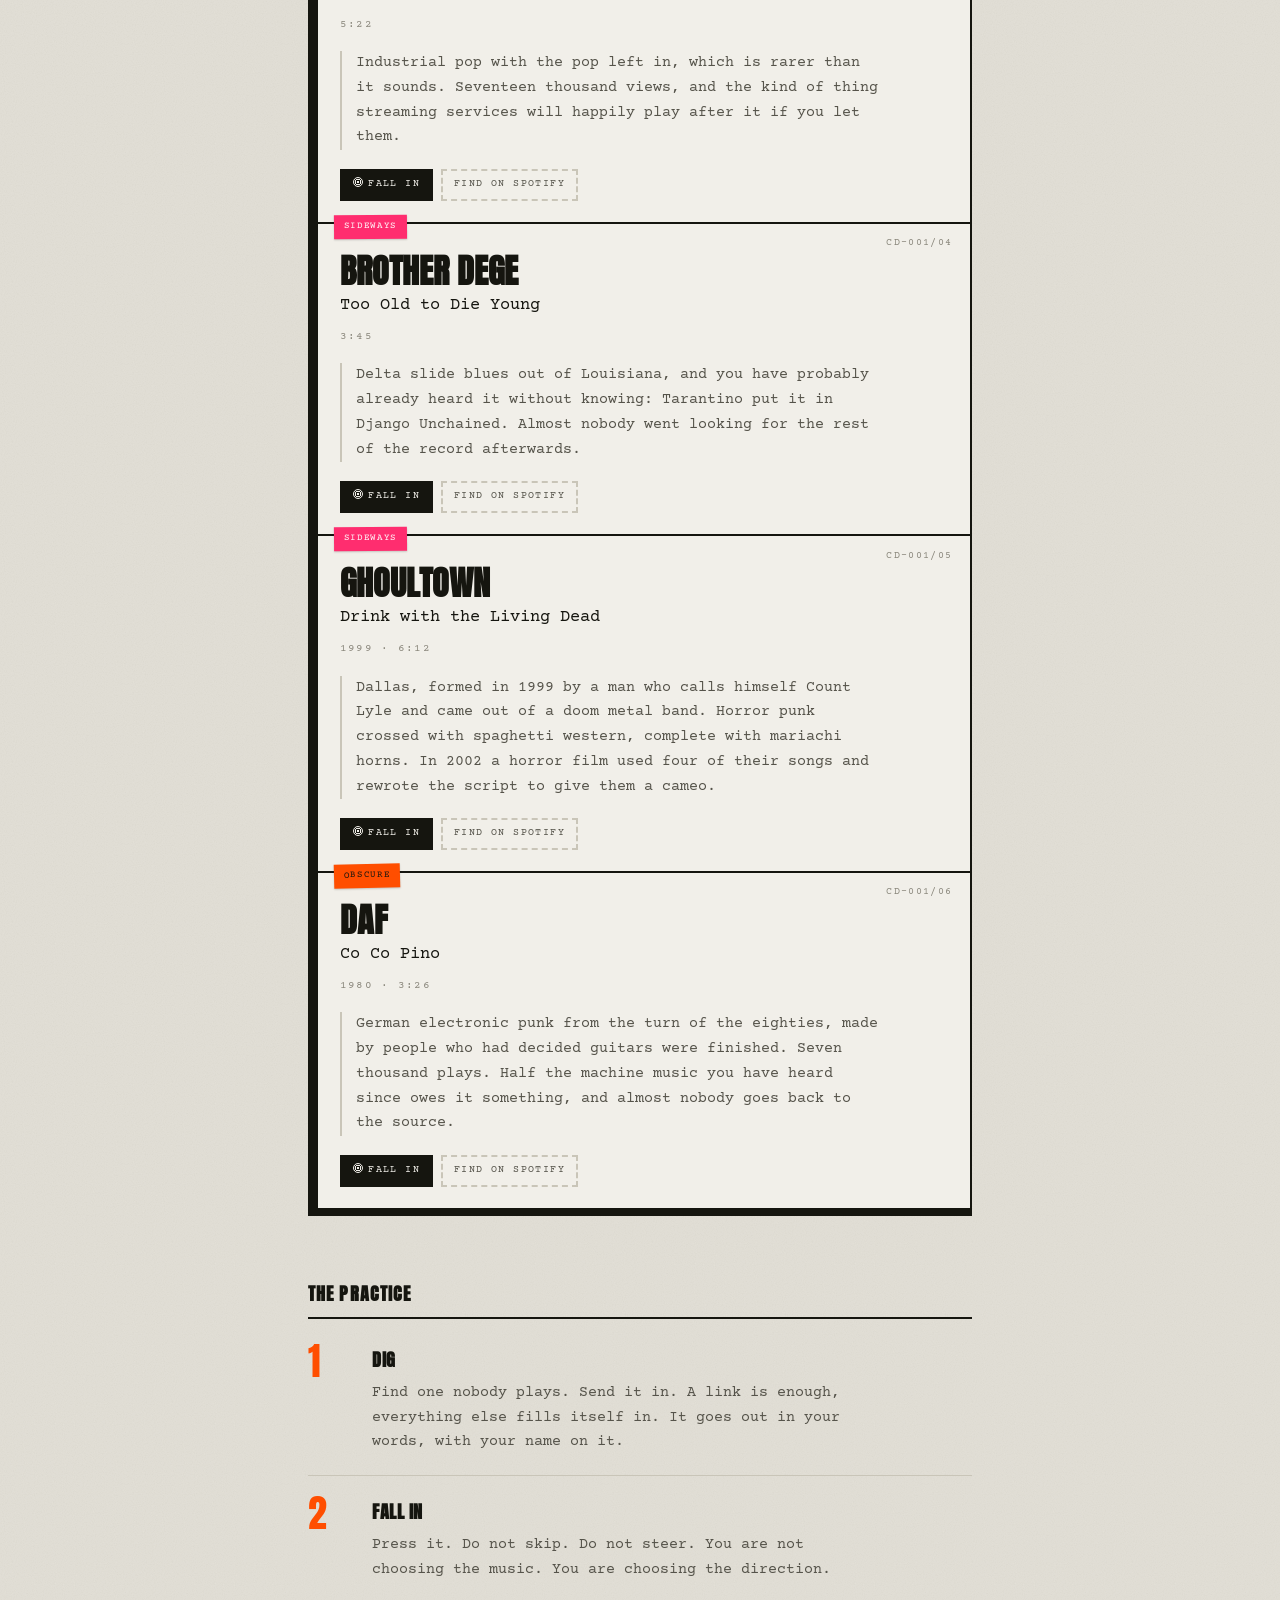
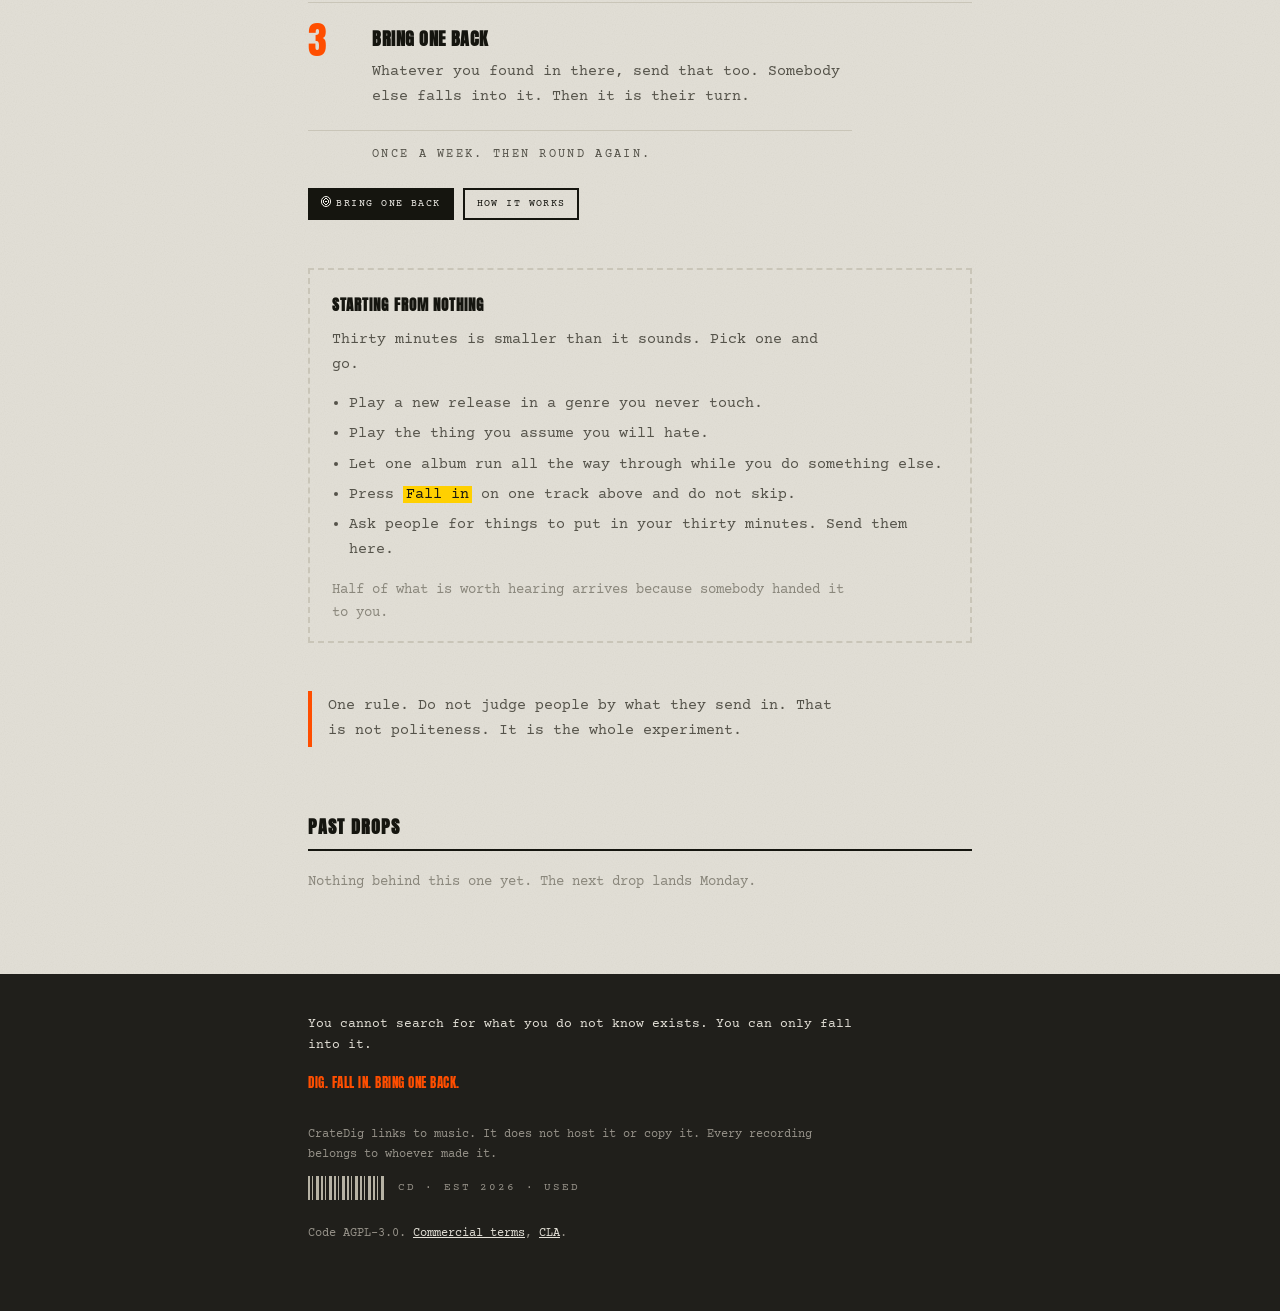
==== commit a56a1509: "The record itself, and four smaller pieces of the shop The site was a record store with no records i" ====
--- a/index.html
+++ b/index.html
@@ -23,6 +23,7 @@
 <body>
 
 <header class="divider" data-tab="Now digging">
+  <div class="record" aria-hidden="true"></div>
   <a class="wordmark" href="./">CrateDig</a>
   <p class="tagline">One song in, an afternoon out</p>
   <nav class="nav">
@@ -134,6 +135,10 @@
       CrateDig links to music. It does not host it or copy it. Every recording
       belongs to whoever made it.
     </p>
+    <div class="shop-tag" aria-hidden="true">
+      <span class="barcode"></span>
+      <span class="shop-tag-text">CD &middot; est 2026 &middot; used</span>
+    </div>
     <p class="fine">
       Code AGPL-3.0.
       <a href="https://github.com/shanebivens/CrateDig/blob/main/COMMERCIAL-LICENSE.md">Commercial terms</a>,
--- a/assets/style.css
+++ b/assets/style.css
@@ -524,3 +524,91 @@
 }
 
 .footer .fine { font-size: 0.78rem; color: #97938a; }
+
+/* ---- the record itself ------------------------------------------------- */
+/* One disc, tucked behind the bin divider, the way somebody left it on top
+   of the crate. The only circle on the page, on purpose. */
+
+.record {
+  position: absolute;
+  top: -2.4rem;
+  right: 2.25rem;
+  width: 96px;
+  height: 96px;
+  border-radius: 50%;
+  z-index: -1;
+  transform: rotate(-12deg);
+  background:
+    radial-gradient(circle,
+      var(--paper) 0 4px,            /* spindle hole */
+      var(--obscure) 4px 17px,       /* the label */
+      #15130f 17px 18px,
+      transparent 18px),
+    repeating-radial-gradient(circle,
+      #191713 0 1.6px,
+      #26221c 1.6px 3.2px);          /* the grooves */
+  box-shadow: 0 1px 3px rgba(0, 0, 0, 0.35);
+}
+
+/* highlighter, not baby blue */
+::selection { background: var(--forgotten); color: #15150f; }
+
+/* the arrival stamp never goes on straight */
+.stamp { transform: rotate(-1.2deg); }
+
+/* a record glyph on the button that plays records */
+.chip--fall::before {
+  content: "";
+  display: inline-block;
+  width: 0.8em;
+  height: 0.8em;
+  margin-right: 0.5em;
+  vertical-align: -0.1em;
+  border-radius: 50%;
+  border: 1.5px solid currentColor;
+  background: radial-gradient(circle,
+    currentColor 0 15%, transparent 15% 40%,
+    currentColor 40% 52%, transparent 52%);
+}
+
+/* reaching in also tilts the sleeve a hair */
+.sleeve:hover, .sleeve:focus-within { transform: translateX(10px) rotate(0.25deg); }
+
+/* photocopy grain. Black speckle at 4%, so it vanishes on the dark paper. */
+body {
+  background-image: url("data:image/svg+xml,%3Csvg xmlns='http://www.w3.org/2000/svg' width='160' height='160'%3E%3Cfilter id='n'%3E%3CfeTurbulence type='fractalNoise' baseFrequency='0.9' numOctaves='2'/%3E%3CfeColorMatrix values='0 0 0 0 0 0 0 0 0 0 0 0 0 0 0 0 0 0 0.04 0'/%3E%3C/filter%3E%3Crect width='160' height='160' filter='url(%23n)'/%3E%3C/svg%3E");
+}
+
+/* the tag on the way out */
+.shop-tag {
+  display: flex;
+  align-items: center;
+  gap: 0.75rem;
+  margin: 0 0 1.5rem;
+}
+
+.barcode {
+  display: inline-block;
+  width: 78px;
+  height: 24px;
+  background: repeating-linear-gradient(90deg,
+    #b6b2a4 0 2px, transparent 2px 4px,
+    #b6b2a4 4px 5px, transparent 5px 8px,
+    #b6b2a4 8px 11px, transparent 11px 13px);
+}
+
+.shop-tag-text {
+  font-size: 0.66rem;
+  letter-spacing: 0.2em;
+  text-transform: uppercase;
+  color: #97938a;
+}
+
+@media (max-width: 34rem) {
+  .record { width: 72px; height: 72px; top: -1.4rem; right: 1.2rem; }
+  .sleeve:hover, .sleeve:focus-within { transform: none; }
+}
+
+@media (prefers-reduced-motion: reduce) {
+  .sleeve:hover, .sleeve:focus-within { transform: none; }
+}
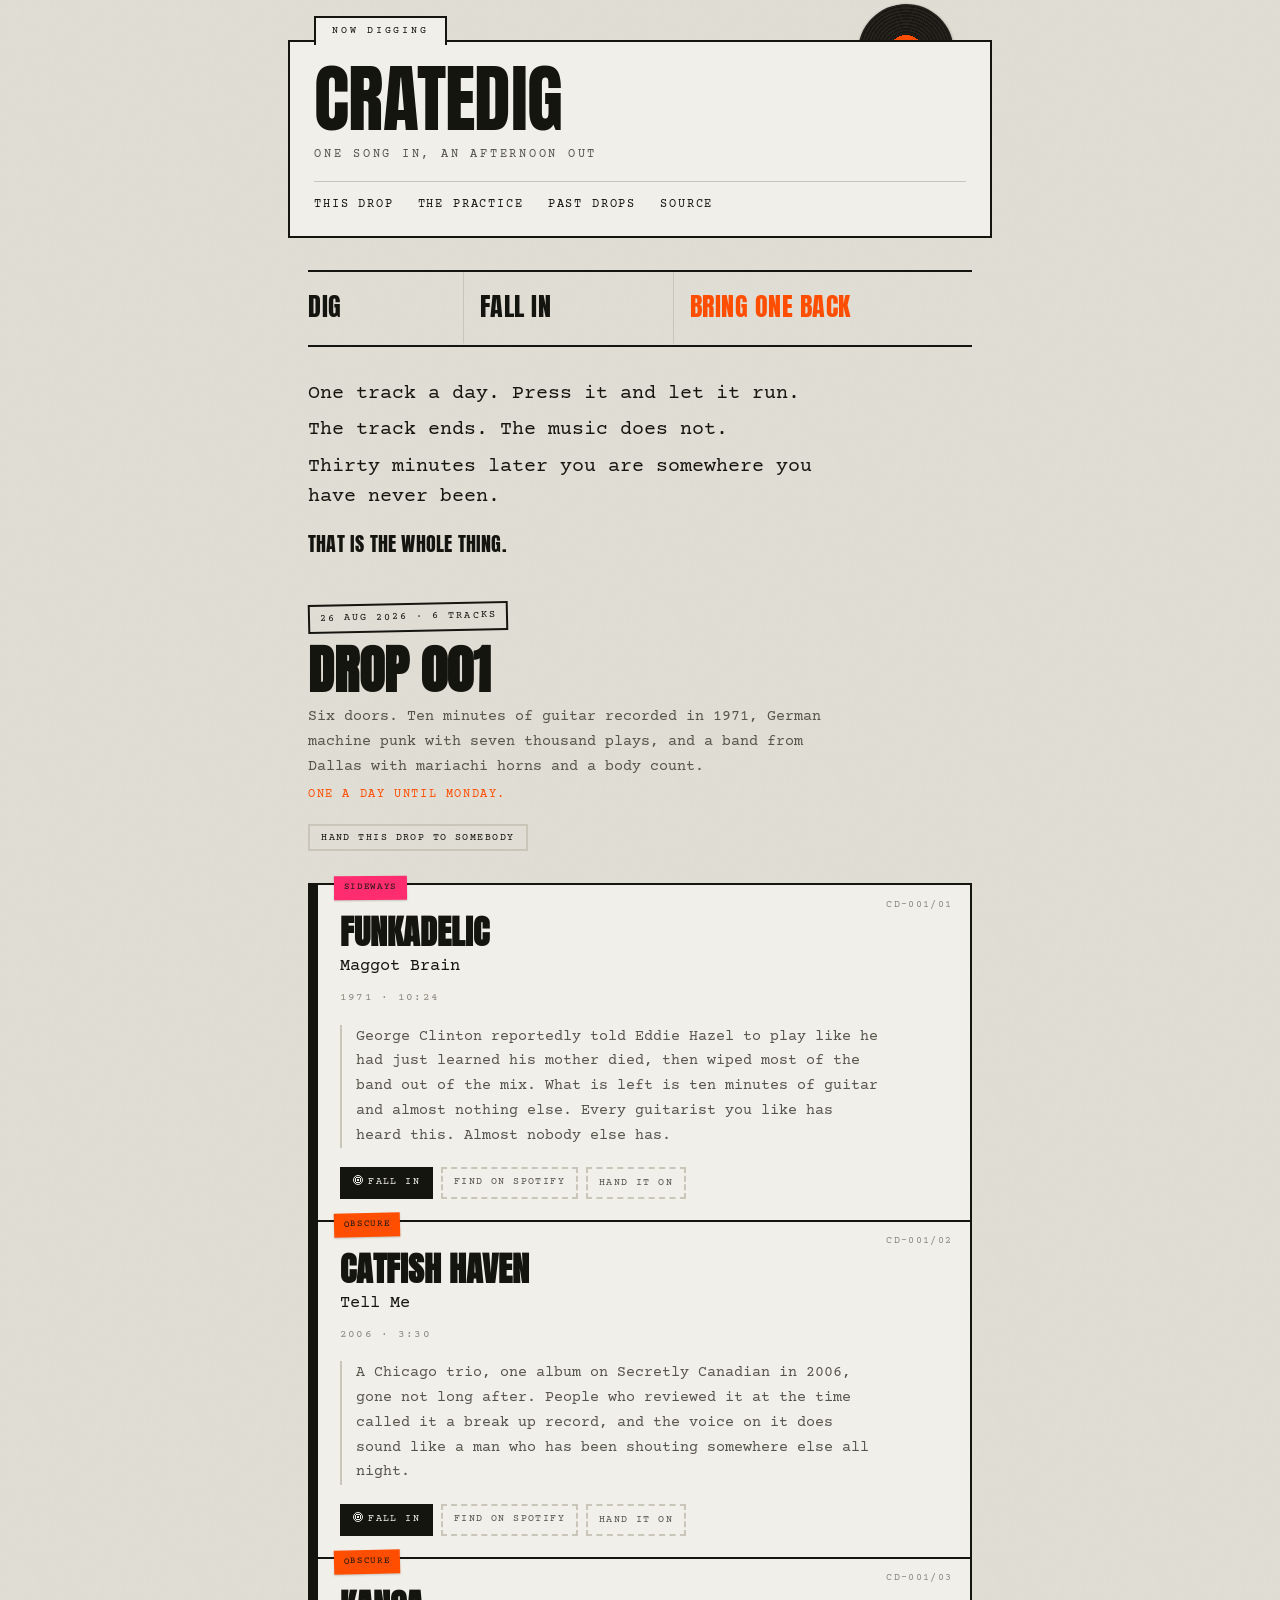
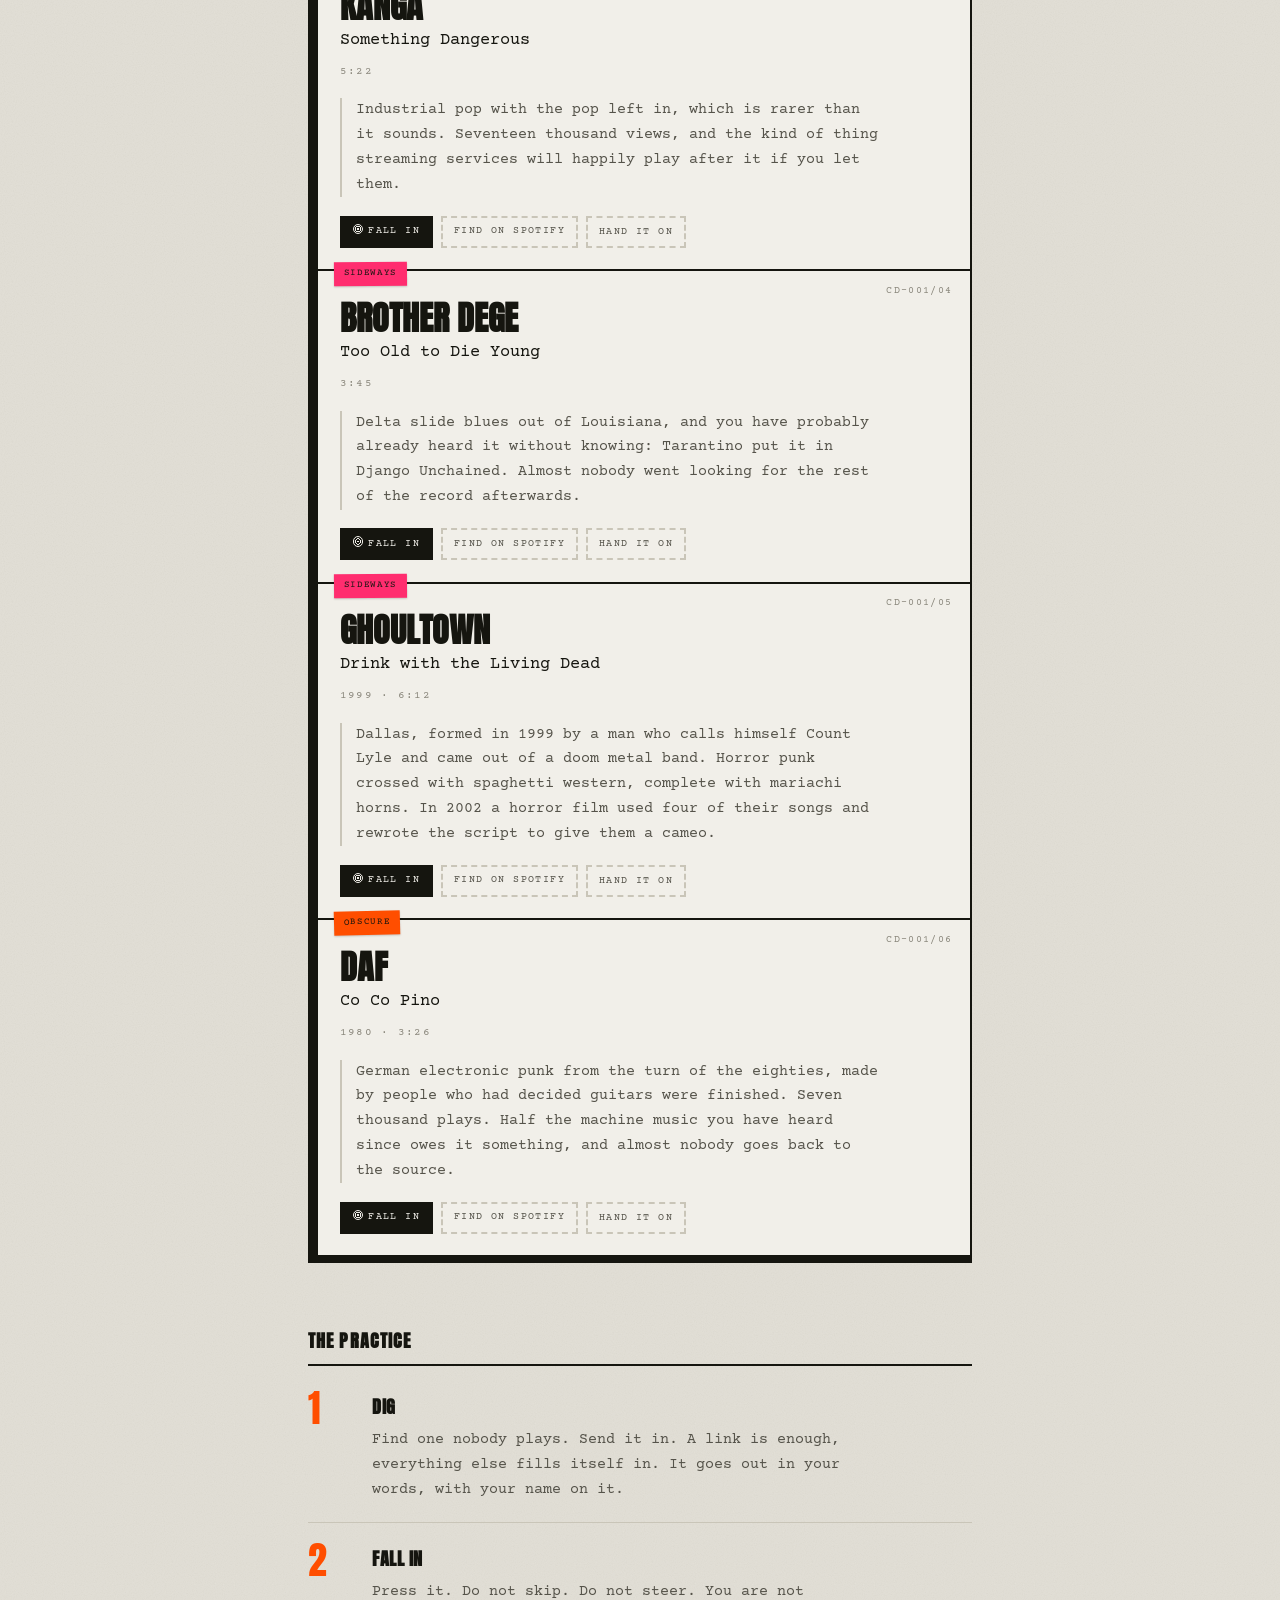
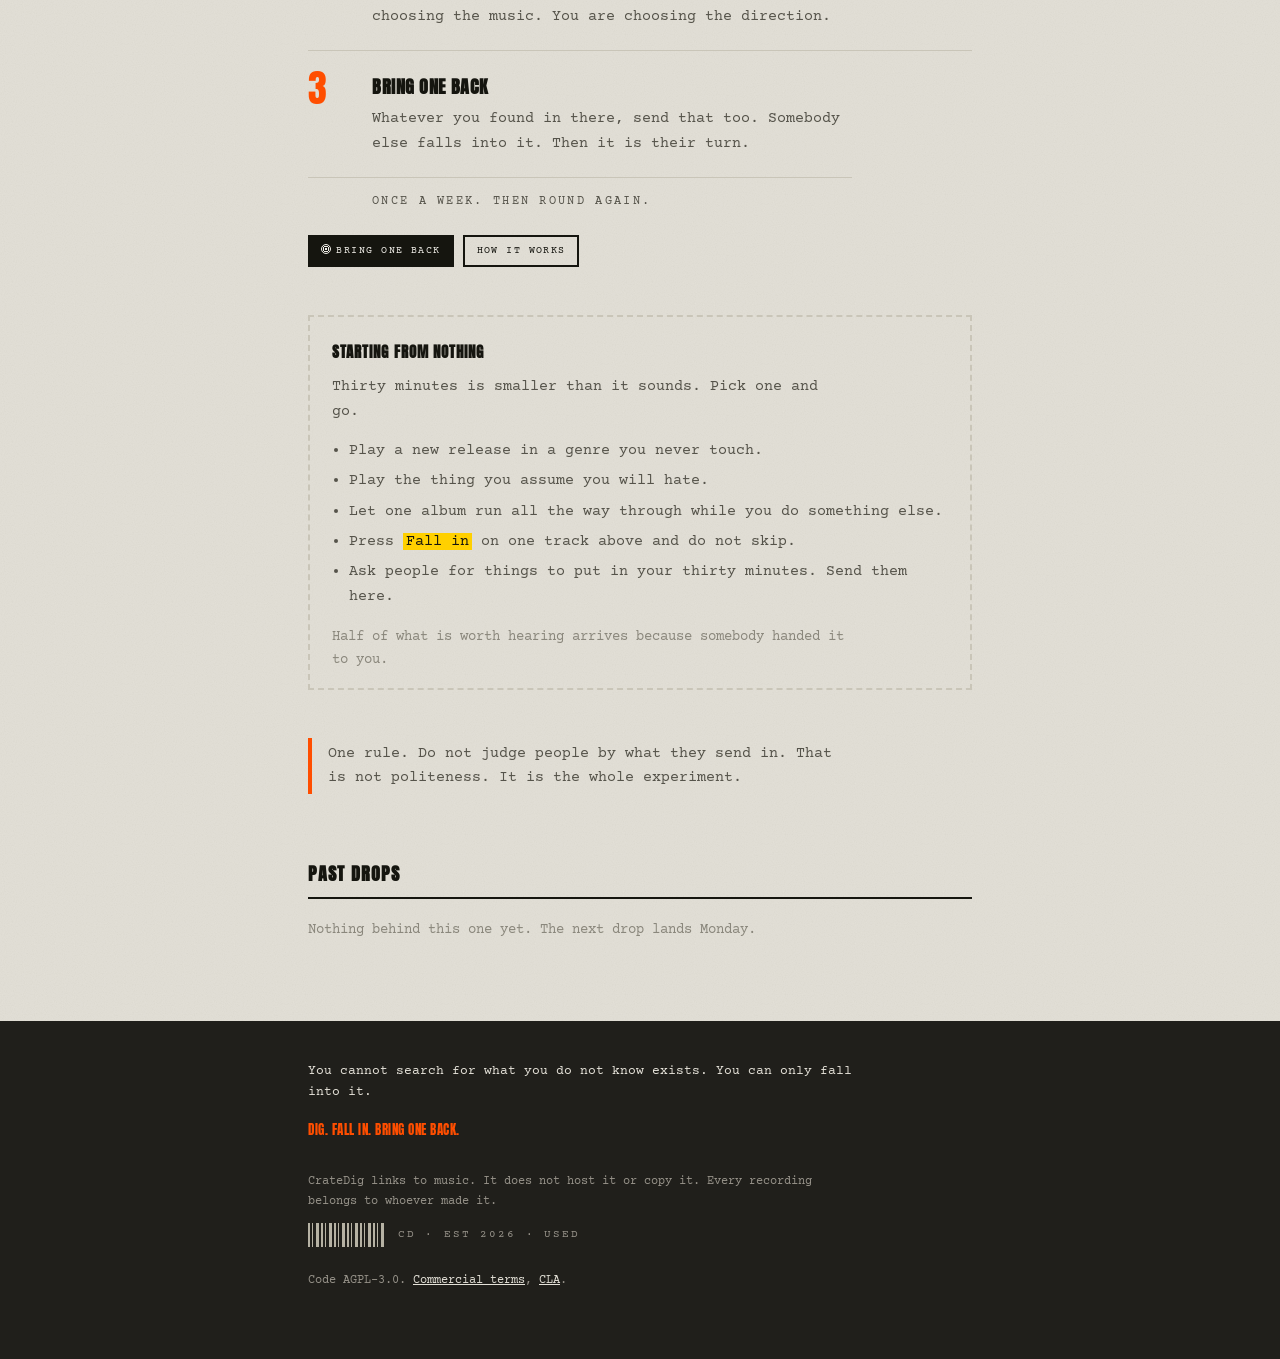
==== commit 46e6ebbe: "Hand it on: sharing in the site's own words, and previews worth receiving The footer already says ha" ====
--- a/index.html
+++ b/index.html
@@ -4,11 +4,17 @@
 <meta charset="utf-8">
 <meta name="viewport" content="width=device-width, initial-scale=1">
 <title>CrateDig | One song in, an afternoon out</title>
-<meta name="description" content="Five to seven tracks a week that almost nobody plays. Each one is a doorway: press it and the mix carries you somewhere you have never been.">
-<meta property="og:title" content="CrateDig">
-<meta property="og:description" content="Tracks nobody plays, and wherever they lead. A new drop every Monday.">
+<meta name="description" content="One track a day. Press it and let it run. Thirty minutes later you are somewhere you have never been. A new crate of five to seven every Monday.">
+<link rel="canonical" href="https://shanebivens.github.io/CrateDig/">
+<meta property="og:title" content="CrateDig — one song in, an afternoon out">
+<meta property="og:description" content="One track a day. Press it and let it run. Thirty minutes later you are somewhere you have never been. A new crate every Monday.">
 <meta property="og:type" content="website">
+<meta property="og:url" content="https://shanebivens.github.io/CrateDig/">
+<meta property="og:site_name" content="CrateDig">
 <meta property="og:image" content="https://shanebivens.github.io/CrateDig/assets/card.png">
+<meta property="og:image:width" content="1200">
+<meta property="og:image:height" content="630">
+<meta property="og:image:alt" content="CrateDig. One song in, an afternoon out. Dig, fall in, bring one back.">
 <meta name="twitter:card" content="summary_large_image">
 <meta name="twitter:image" content="https://shanebivens.github.io/CrateDig/assets/card.png">
 <link rel="icon" href="data:image/svg+xml,%3Csvg xmlns='http://www.w3.org/2000/svg' viewBox='0 0 64 64'%3E%3Crect width='64' height='64' fill='%23e4e1d8'/%3E%3Cg transform='rotate(-6 32 32)'%3E%3Crect x='5' y='15' width='54' height='34' fill='%23ff4e00'/%3E%3Ctext x='32' y='43' font-family='Arial Black,Arial,sans-serif' font-size='24' font-weight='900' text-anchor='middle' fill='%2315150f'%3ECD%3C/text%3E%3C/g%3E%3C/svg%3E">
--- a/assets/style.css
+++ b/assets/style.css
@@ -193,7 +193,7 @@
 }
 
 .sticker--forgotten { background: var(--forgotten); transform: rotate(1deg); }
-.sticker--sideways  { background: var(--sideways); color: #fff; transform: rotate(-0.5deg); }
+.sticker--sideways  { background: var(--sideways); color: #15150f; transform: rotate(-0.5deg); }
 .sticker--unsorted  { background: var(--card); color: var(--ink-faint);
                       border: 1px dashed var(--ink-faint); transform: none;
                       box-shadow: none; }
@@ -324,13 +324,16 @@
 .field-row { display: flex; gap: 1rem; flex-wrap: wrap; }
 .field-row .field { flex: 1 1 12rem; }
 
-button.chip {
-  cursor: pointer;
-  font-family: var(--type);
+button.chip { cursor: pointer; font-family: var(--type); }
+
+form button.chip {
   font-size: 0.8rem;
   padding: 0.85rem 1.6rem;
   margin-top: 0.5rem;
 }
+
+/* handing on a whole drop is a plain offer, not a shout */
+.crate-play button.chip { border-style: solid; color: var(--ink); }
 .form-error { font-size: 0.75rem; letter-spacing: 0.1em; text-transform: uppercase;
               color: var(--obscure); margin: 0 0 1rem; }
 
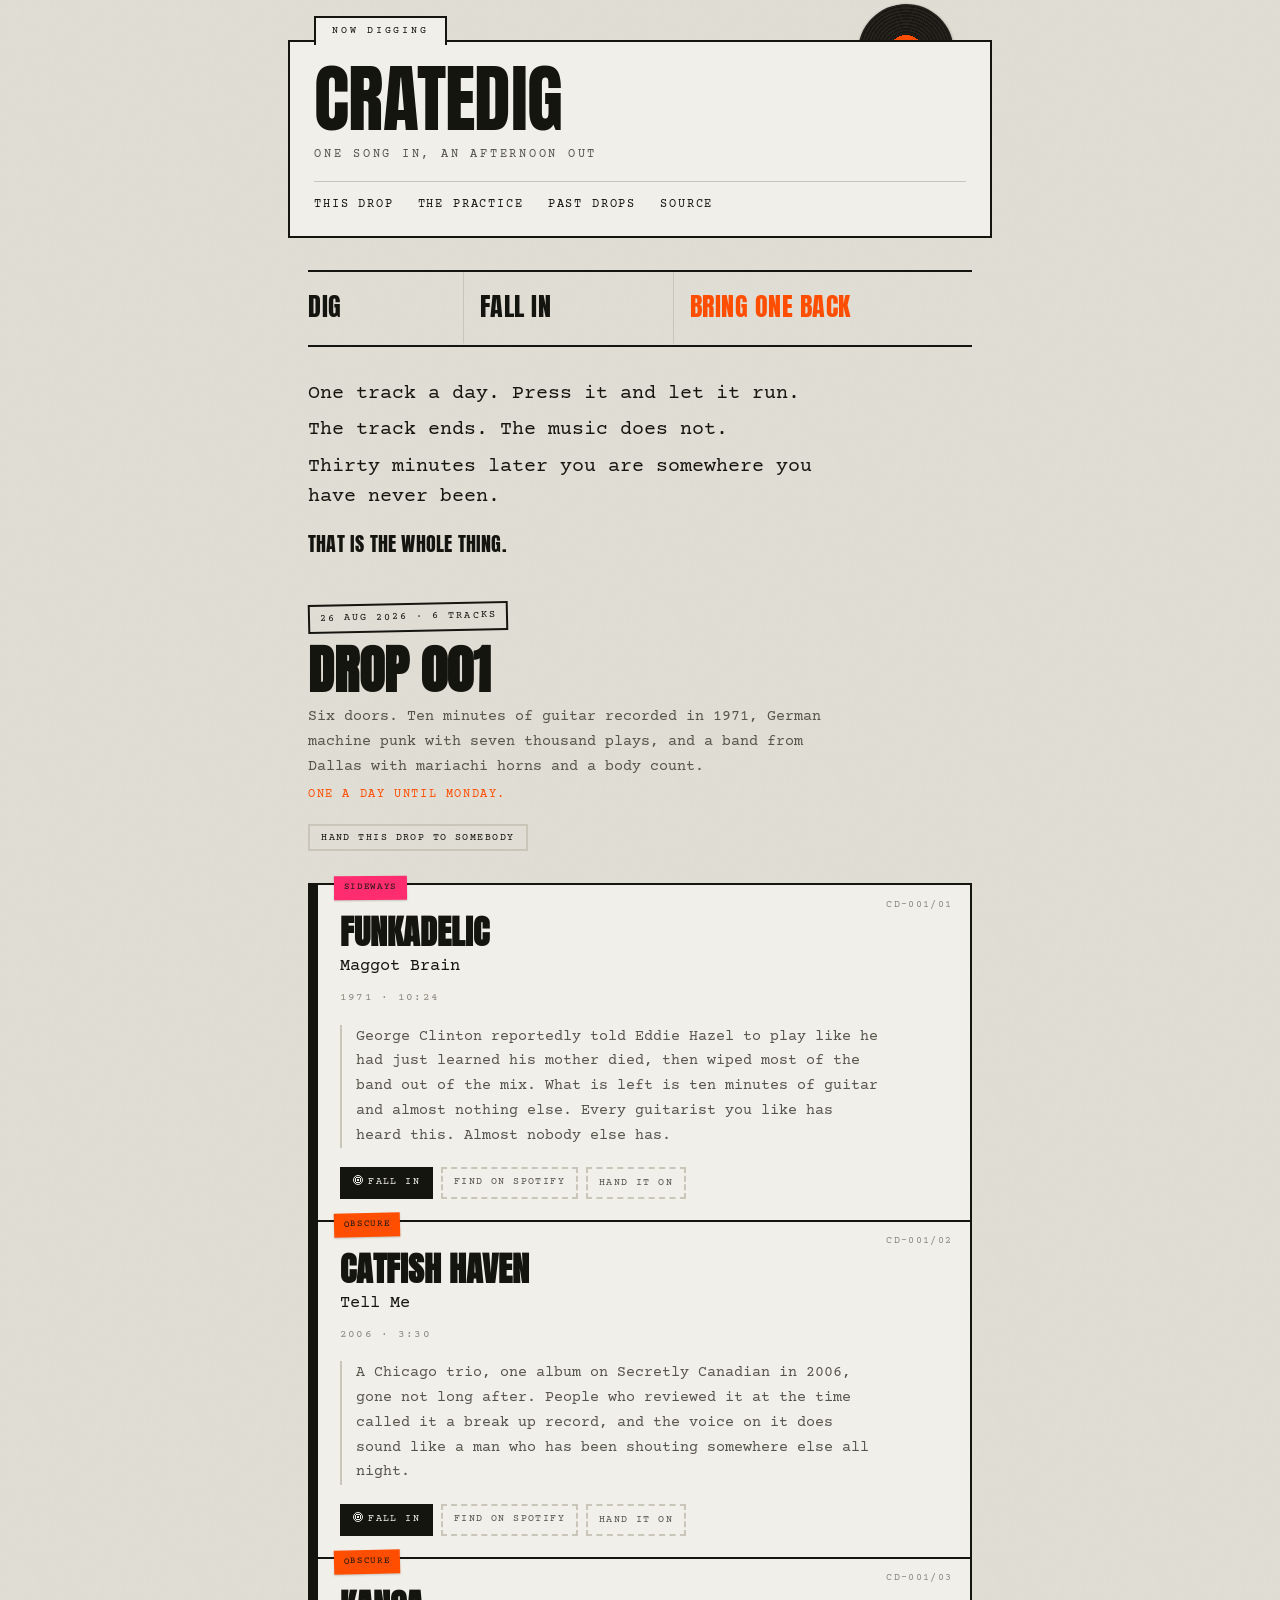
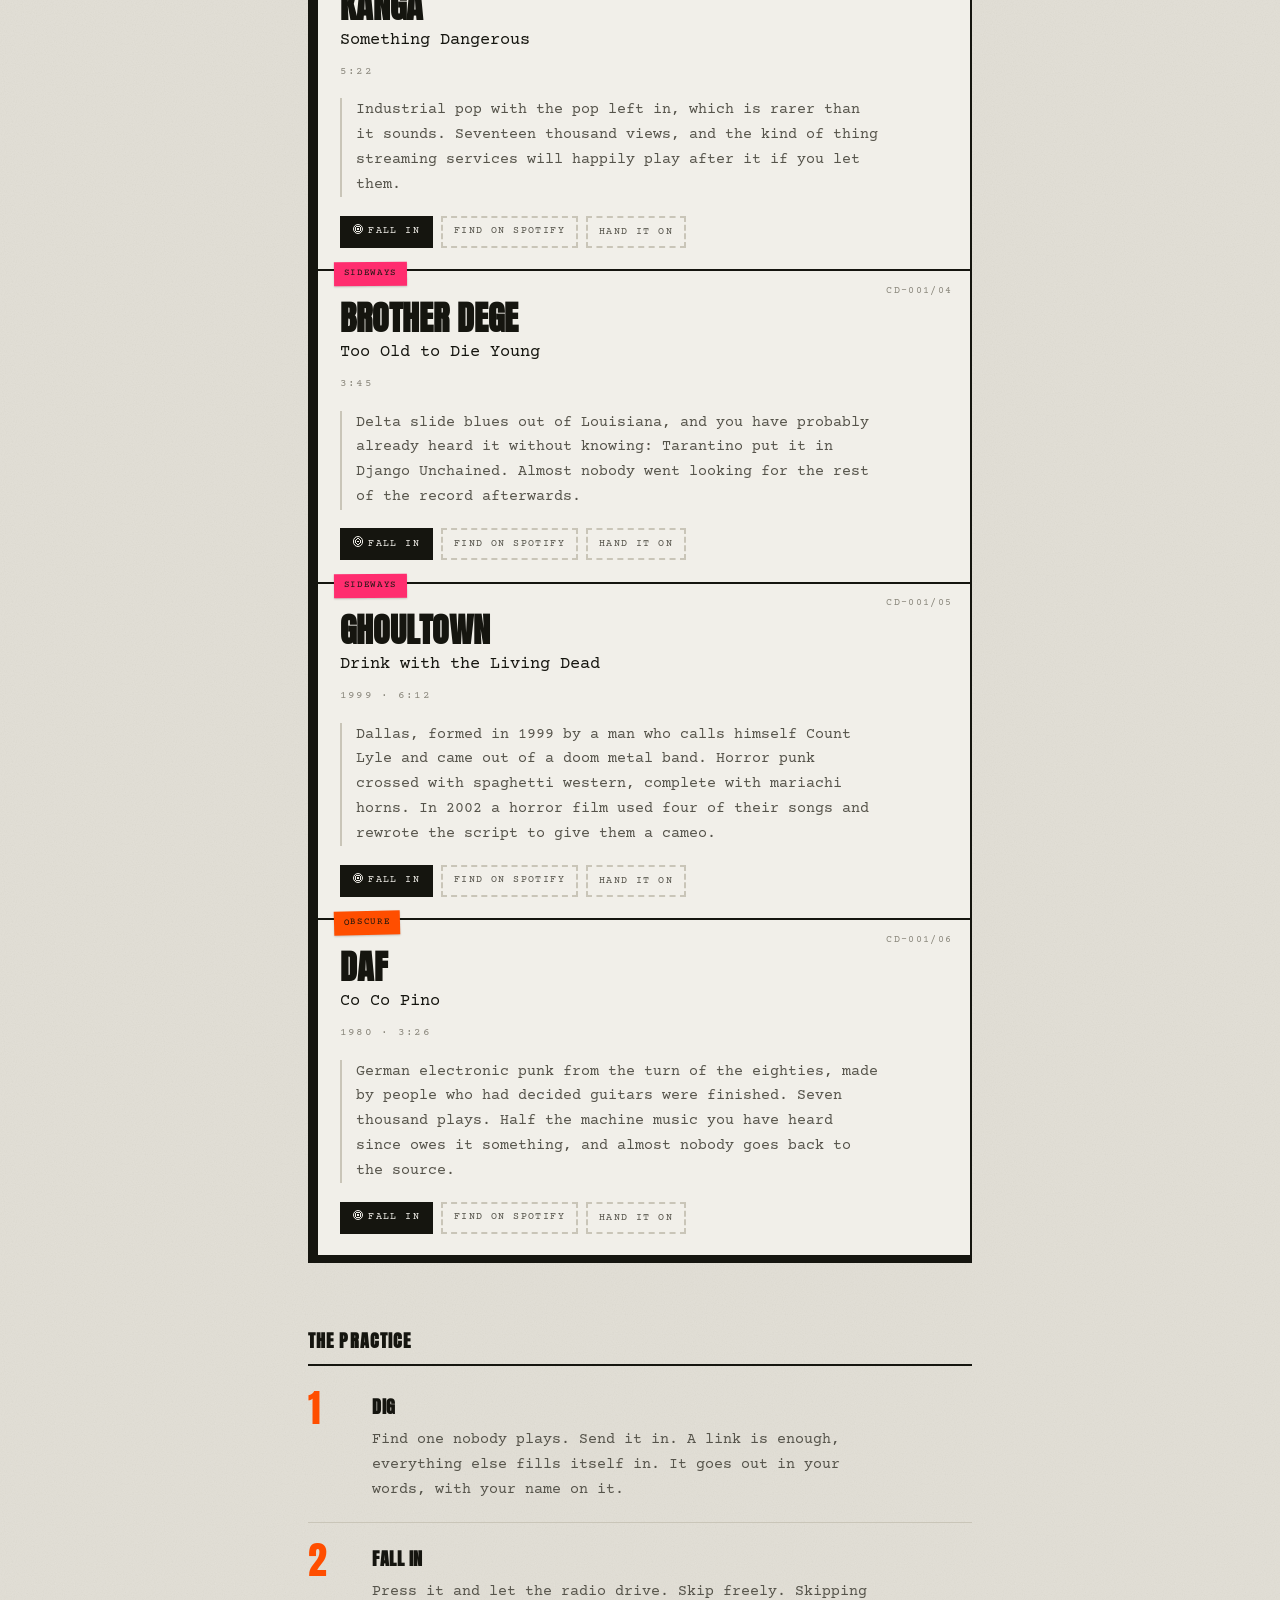
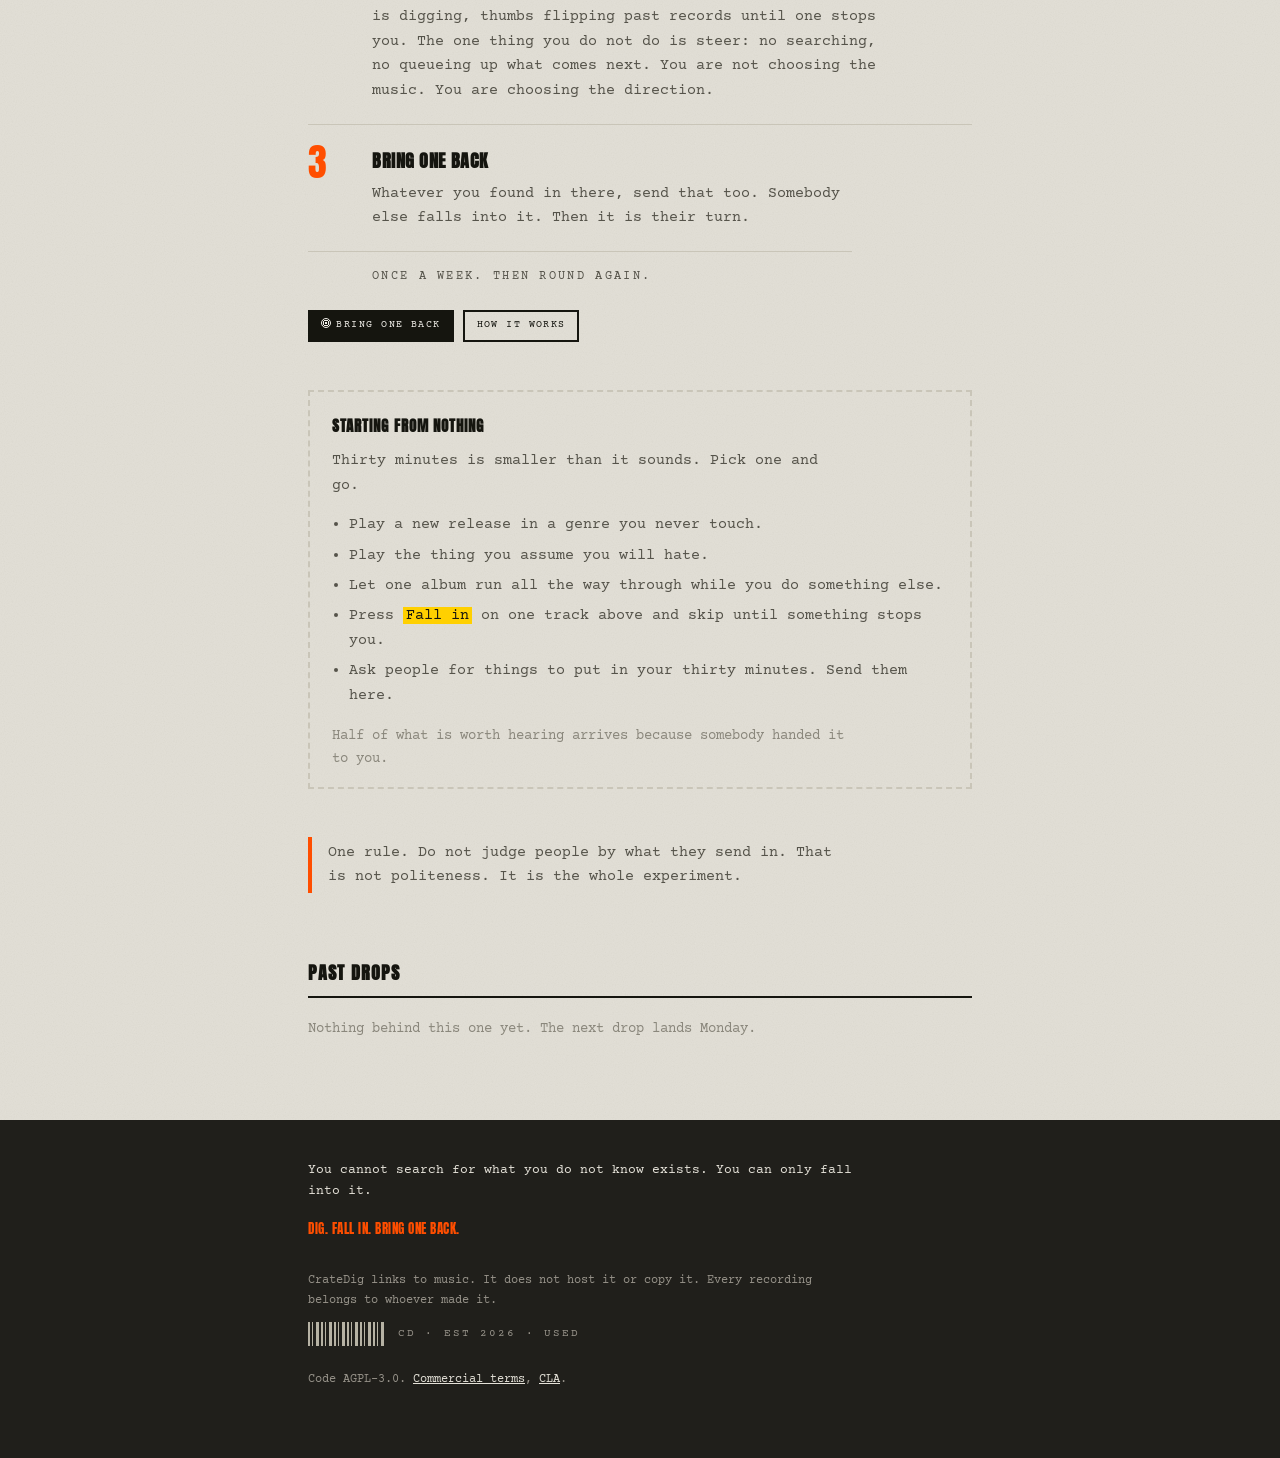
==== commit 0876bb27: "Skipping is digging. Steering is the thing you do not do The practice said do not skip, which nobody" ====
--- a/index.html
+++ b/index.html
@@ -78,8 +78,11 @@
         <div class="loop-body">
           <h3>Fall in</h3>
           <p>
-            Press it. Do not skip. Do not steer. You are not choosing the music.
-            You are choosing the direction.
+            Press it and let the radio drive. Skip freely. Skipping is
+            digging, thumbs flipping past records until one stops you. The one
+            thing you do not do is steer: no searching, no queueing up what
+            comes next. You are not choosing the music. You are choosing the
+            direction.
           </p>
         </div>
       </li>
@@ -109,7 +112,7 @@
         <li>Play a new release in a genre you never touch.</li>
         <li>Play the thing you assume you will hate.</li>
         <li>Let one album run all the way through while you do something else.</li>
-        <li>Press <b>Fall in</b> on one track above and do not skip.</li>
+        <li>Press <b>Fall in</b> on one track above and skip until something stops you.</li>
         <li>Ask people for things to put in your thirty minutes. Send them here.</li>
       </ul>
       <p class="aside">Half of what is worth hearing arrives because somebody handed it to you.</p>
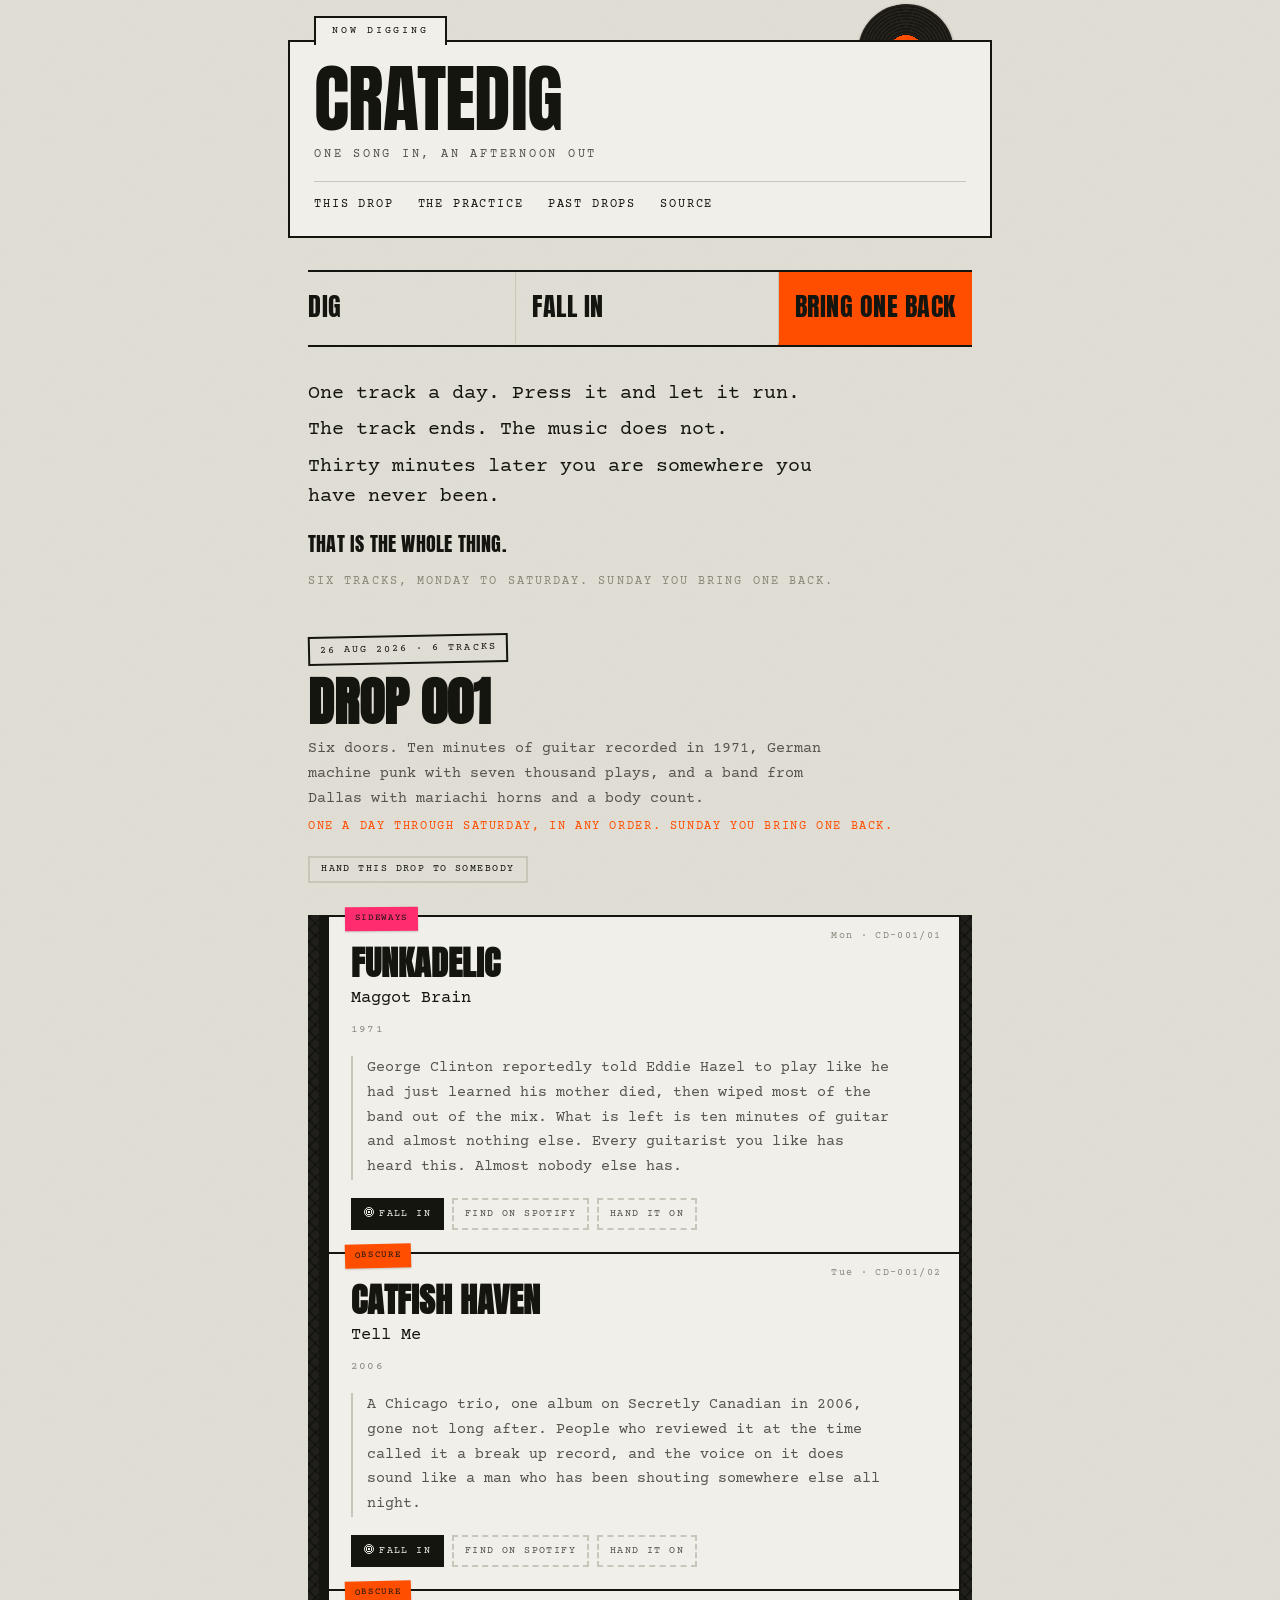
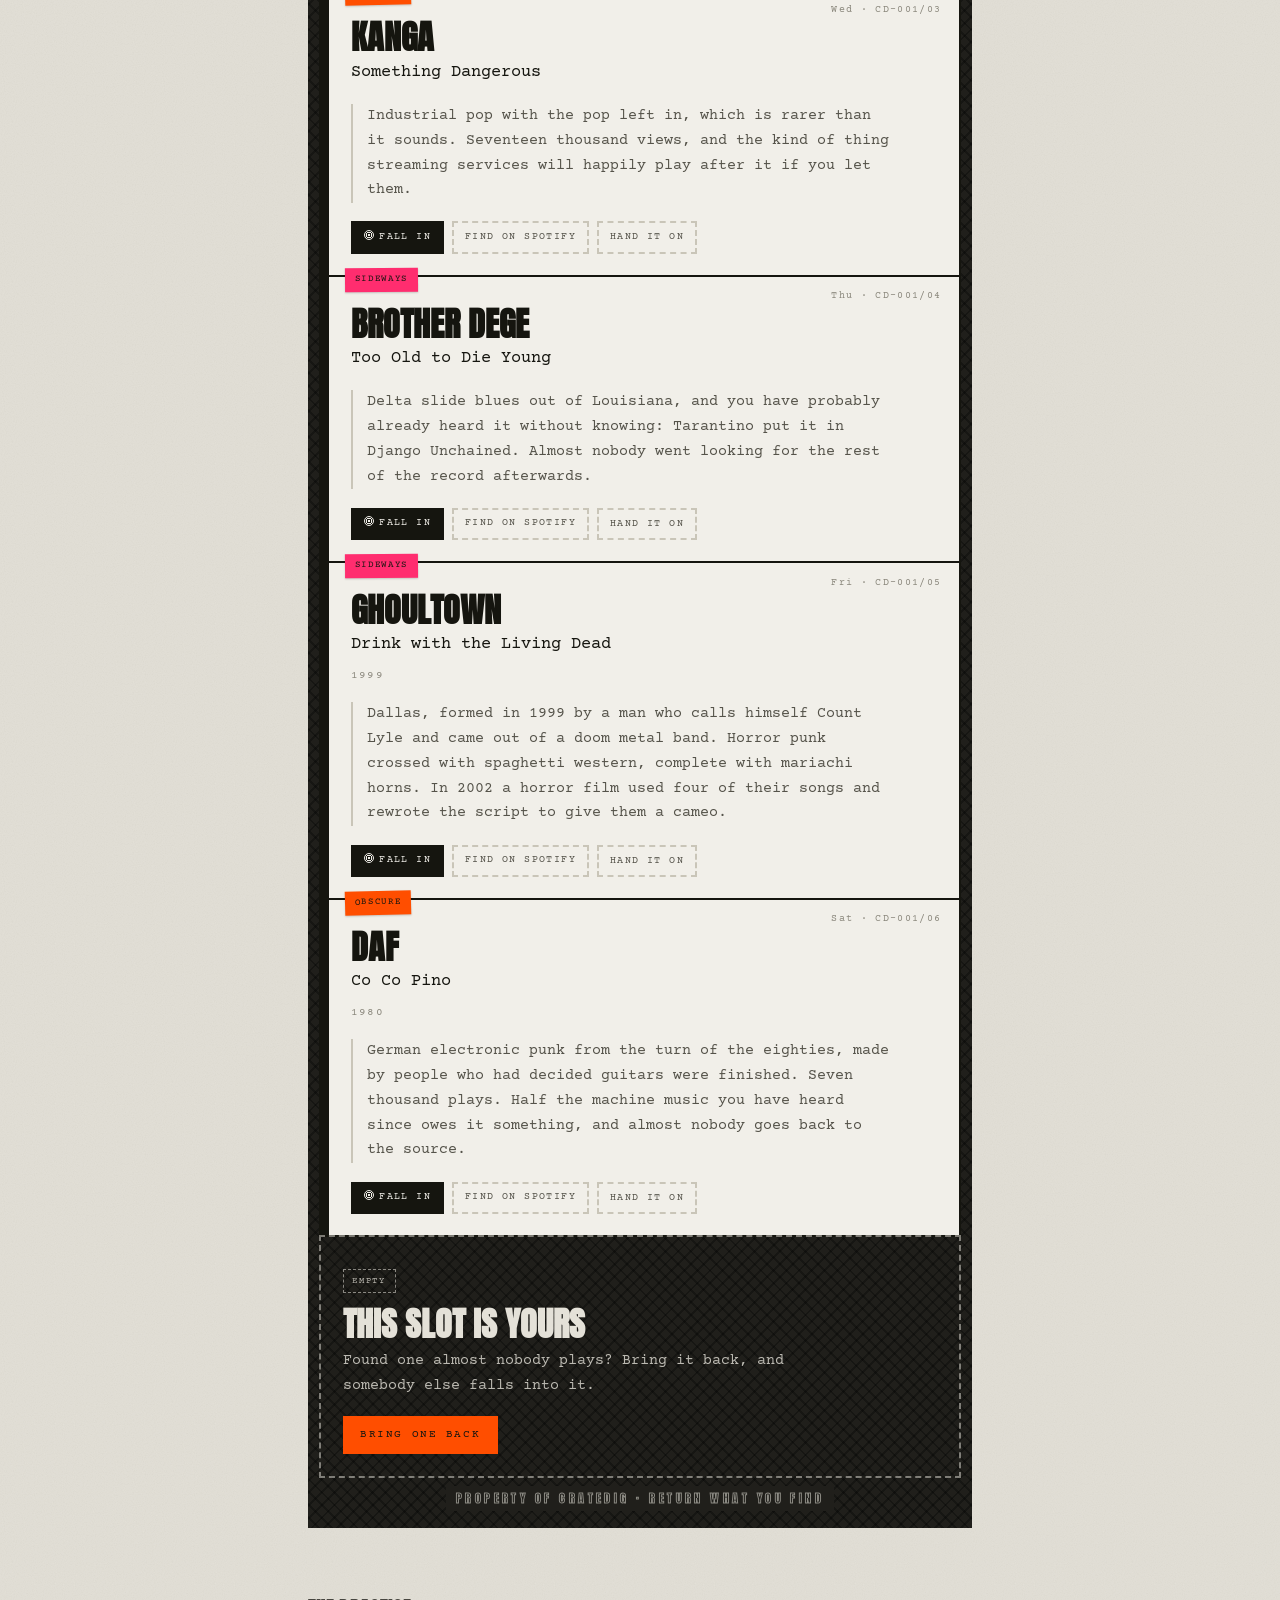
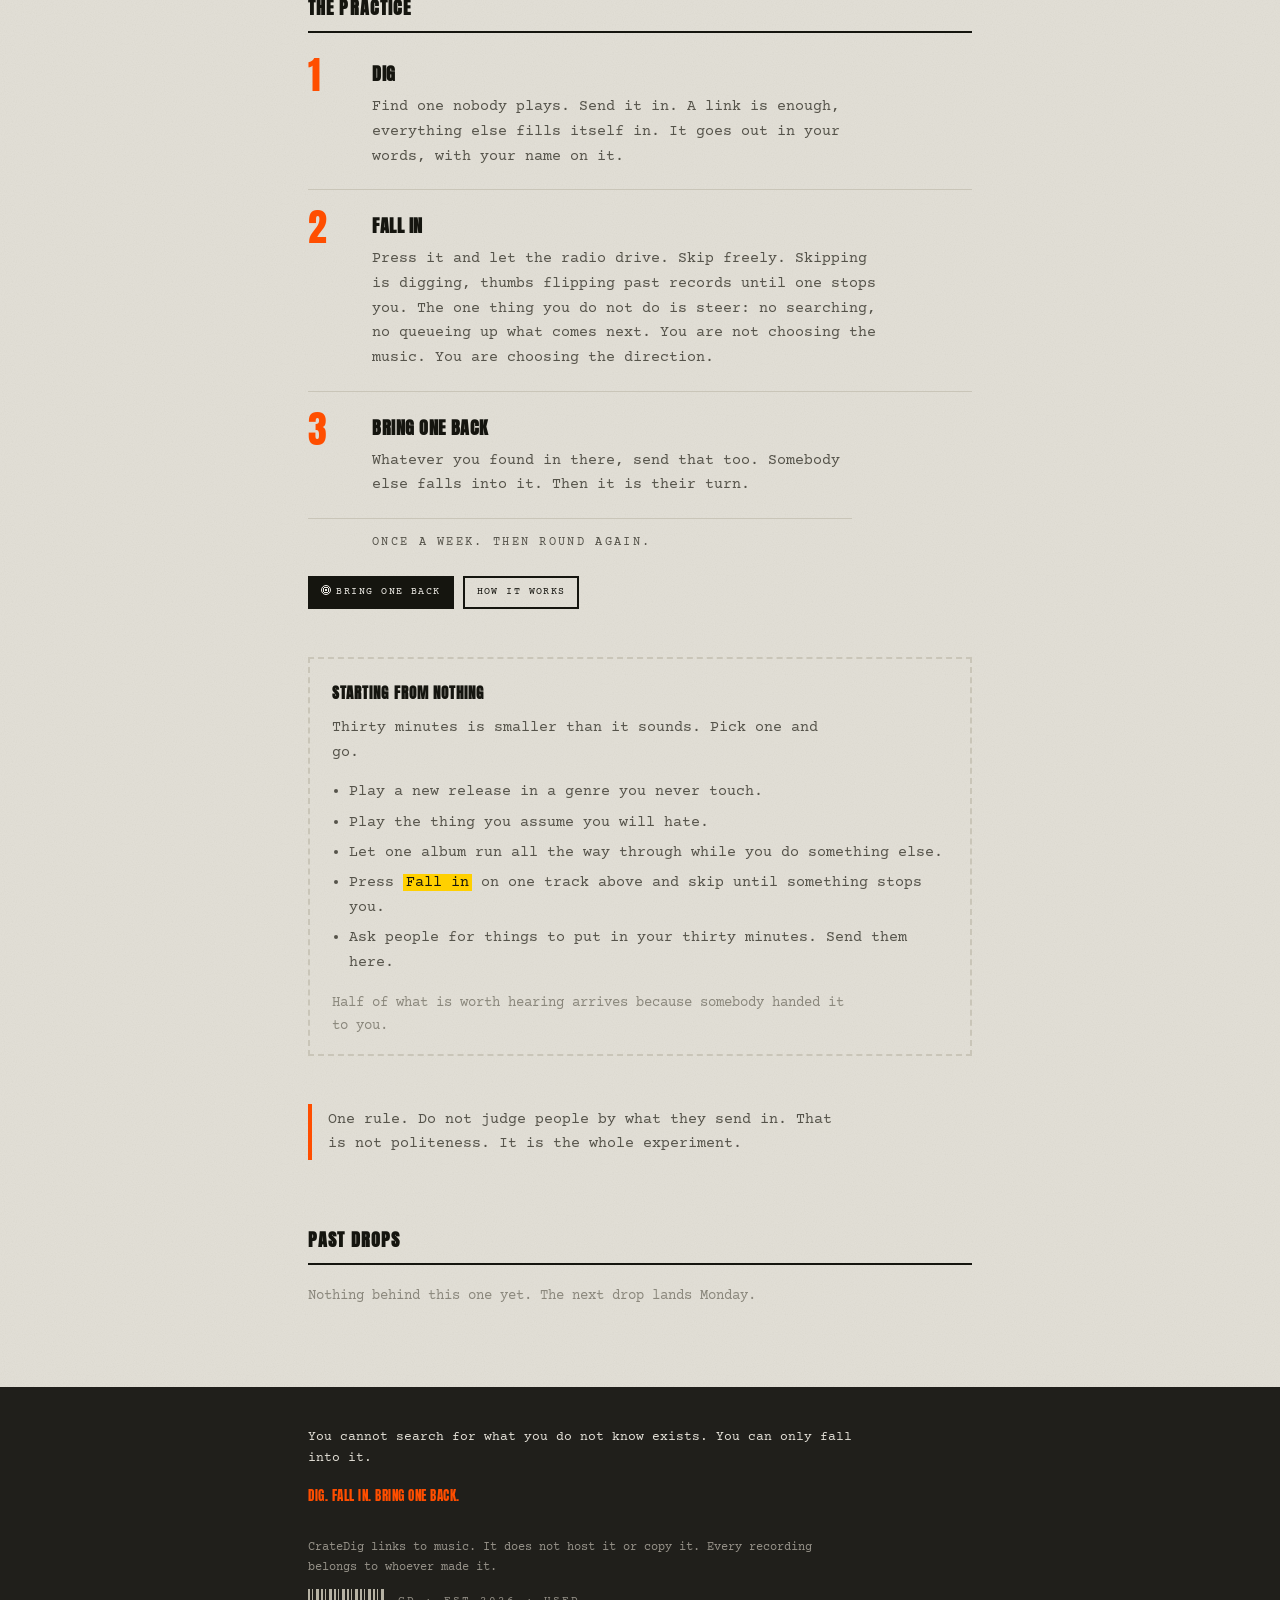
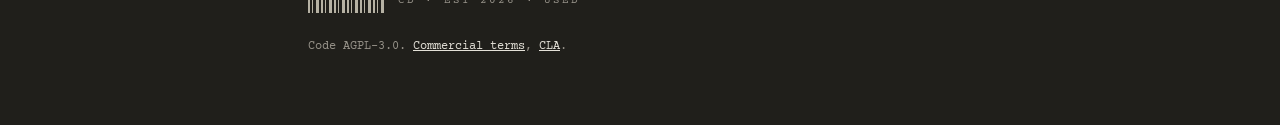
==== commit fc4dfc51: "Six tracks a week, and Sunday gets a job Six, not five to seven. The number stops being a range and " ====
--- a/index.html
+++ b/index.html
@@ -4,7 +4,7 @@
 <meta charset="utf-8">
 <meta name="viewport" content="width=device-width, initial-scale=1">
 <title>CrateDig | One song in, an afternoon out</title>
-<meta name="description" content="One track a day. Press it and let it run. Thirty minutes later you are somewhere you have never been. A new crate of five to seven every Monday.">
+<meta name="description" content="One track a day. Press it and let it run. Thirty minutes later you are somewhere you have never been. A new crate of six every Monday.">
 <link rel="canonical" href="https://shanebivens.github.io/CrateDig/">
 <meta property="og:title" content="CrateDig — one song in, an afternoon out">
 <meta property="og:description" content="One track a day. Press it and let it run. Thirty minutes later you are somewhere you have never been. A new crate every Monday.">
@@ -53,6 +53,7 @@
     <p>The track ends. The music does not.</p>
     <p>Thirty minutes later you are somewhere you have never been.</p>
     <p class="lede-turn">That is the whole thing.</p>
+    <p class="lede-week">Six tracks, Monday to Saturday. Sunday you bring one back.</p>
   </section>
 
   <section id="crate">
--- a/assets/style.css
+++ b/assets/style.css
@@ -10,6 +10,7 @@
   --ink-faint:#8a877c;
   --rule:     #c9c5b8;
   --crate:    #201f1b;   /* looking down into the bin */
+  --lattice:  rgba(0, 0, 0, 0.30);
 
   --obscure:  #ff4e00;   /* day-glo orange */
   --forgotten:#ffd000;   /* day-glo yellow */
@@ -28,6 +29,7 @@
     --ink-faint:#6f6c61;
     --rule:     #38362f;
     --crate:    #0e0e0b;
+    --lattice:  rgba(236, 233, 223, 0.12);
   }
 }
 
@@ -161,8 +163,42 @@
   transition: transform 140ms ease;
 }
 
-/* the bottom of the bin */
-.sleeve:last-child { border-bottom-width: 8px; }
+/* ---- the milk crate ---------------------------------------------------- */
+
+.crate-box {
+  padding: 0 11px;
+  background:
+    repeating-linear-gradient(45deg, transparent 0 7px, var(--lattice) 7px 9px),
+    repeating-linear-gradient(-45deg, transparent 0 7px, var(--lattice) 7px 9px),
+    var(--crate);
+}
+
+.crate-front {
+  background:
+    repeating-linear-gradient(45deg, transparent 0 7px, var(--lattice) 7px 9px),
+    repeating-linear-gradient(-45deg, transparent 0 7px, var(--lattice) 7px 9px),
+    var(--crate);
+  padding: 0.8rem 1rem 0.95rem;
+  text-align: center;
+}
+
+/* molded into the plastic, not printed on it */
+.crate-front span {
+  font-family: var(--display);
+  font-size: 0.72rem;
+  letter-spacing: 0.3em;
+  text-transform: uppercase;
+  color: rgba(228, 225, 216, 0.55);
+  background: var(--crate);
+  padding: 0.2rem 0.6rem;
+}
+
+@supports (-webkit-text-stroke: 1px black) {
+  .crate-front span {
+    color: transparent;
+    -webkit-text-stroke: 1px rgba(228, 225, 216, 0.55);
+  }
+}
 
 .sleeve:hover, .sleeve:focus-within { transform: translateX(10px); }
 
@@ -174,6 +210,51 @@
   letter-spacing: 0.14em;
   color: var(--ink-faint);
 }
+
+.sleeve--empty {
+  display: block;
+  background: transparent;               /* the crate shows through the gap */
+  border: 2px dashed rgba(228, 225, 216, 0.5);
+  border-left-width: 2px;                /* no spine, there is no record here */
+  text-decoration: none;
+  color: #e4e1d8;
+}
+
+.sleeve--empty:hover, .sleeve--empty:focus-visible {
+  border-color: var(--obscure);
+  transform: translateX(10px) rotate(0.25deg);
+}
+
+.sleeve--empty .sleeve-artist { color: #e4e1d8; }
+
+.slot-label {
+  display: inline-block;
+  border: 1px dashed rgba(228, 225, 216, 0.55);
+  color: rgba(228, 225, 216, 0.75);
+  font-size: 0.58rem;
+  letter-spacing: 0.18em;
+  text-transform: uppercase;
+  padding: 0.22rem 0.55rem;
+  margin-bottom: 0.9rem;
+}
+
+.slot-line {
+  margin: 0.6rem 0 1.1rem;
+  max-width: 30rem;
+  color: rgba(228, 225, 216, 0.8);
+}
+
+.slot-go {
+  display: inline-block;
+  background: var(--obscure);
+  color: #15150f;
+  font-size: 0.7rem;
+  letter-spacing: 0.14em;
+  text-transform: uppercase;
+  padding: 0.6rem 1.1rem;
+}
+
+.sleeve--empty:hover .slot-go { background: #e4e1d8; }
 
 /* stuck over the top edge, the way a price gun leaves it */
 .sticker {
@@ -447,8 +528,21 @@
 }
 
 .mantra a + a { padding-left: 1rem; border-left: 1px solid var(--rule); }
-.mantra a:last-child { color: var(--obscure); }
 .mantra a:hover { border-bottom-color: var(--obscure); }
+
+.mantra a:last-child {
+  background: var(--obscure);
+  color: #15150f;
+  padding-left: 1rem;
+  padding-right: 1rem;
+  flex-grow: 0;
+}
+
+.mantra a:last-child:hover {
+  background: var(--ink);
+  color: var(--card);
+  border-bottom-color: transparent;
+}
 
 .pitch-lead { font-size: 1.05rem; }
 .pitch-lead b, .pitch b { font-weight: 400; background: var(--forgotten);
@@ -615,3 +709,11 @@
 @media (prefers-reduced-motion: reduce) {
   .sleeve:hover, .sleeve:focus-within { transform: none; }
 }
+
+.lede-week {
+  margin-top: 0.9rem !important;
+  font-size: 0.72rem !important;
+  letter-spacing: 0.18em;
+  text-transform: uppercase;
+  color: var(--ink-faint);
+}
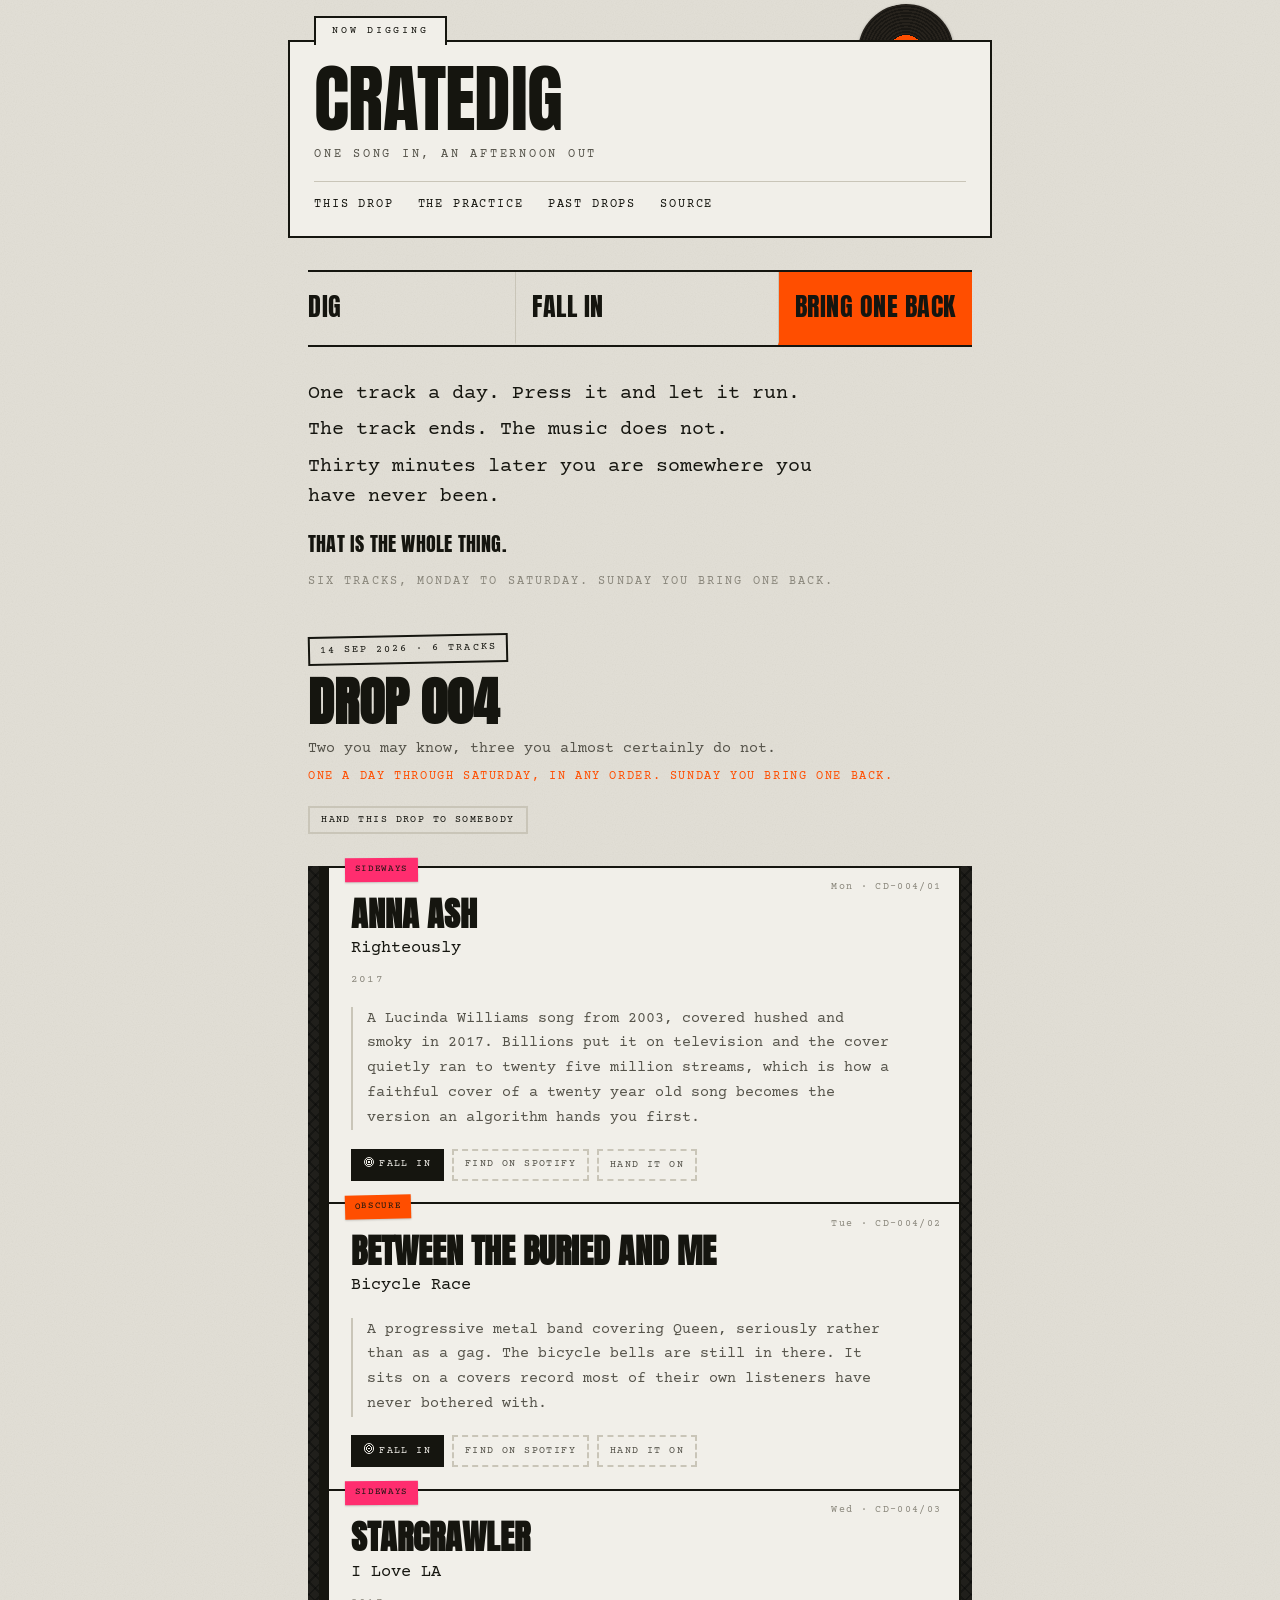
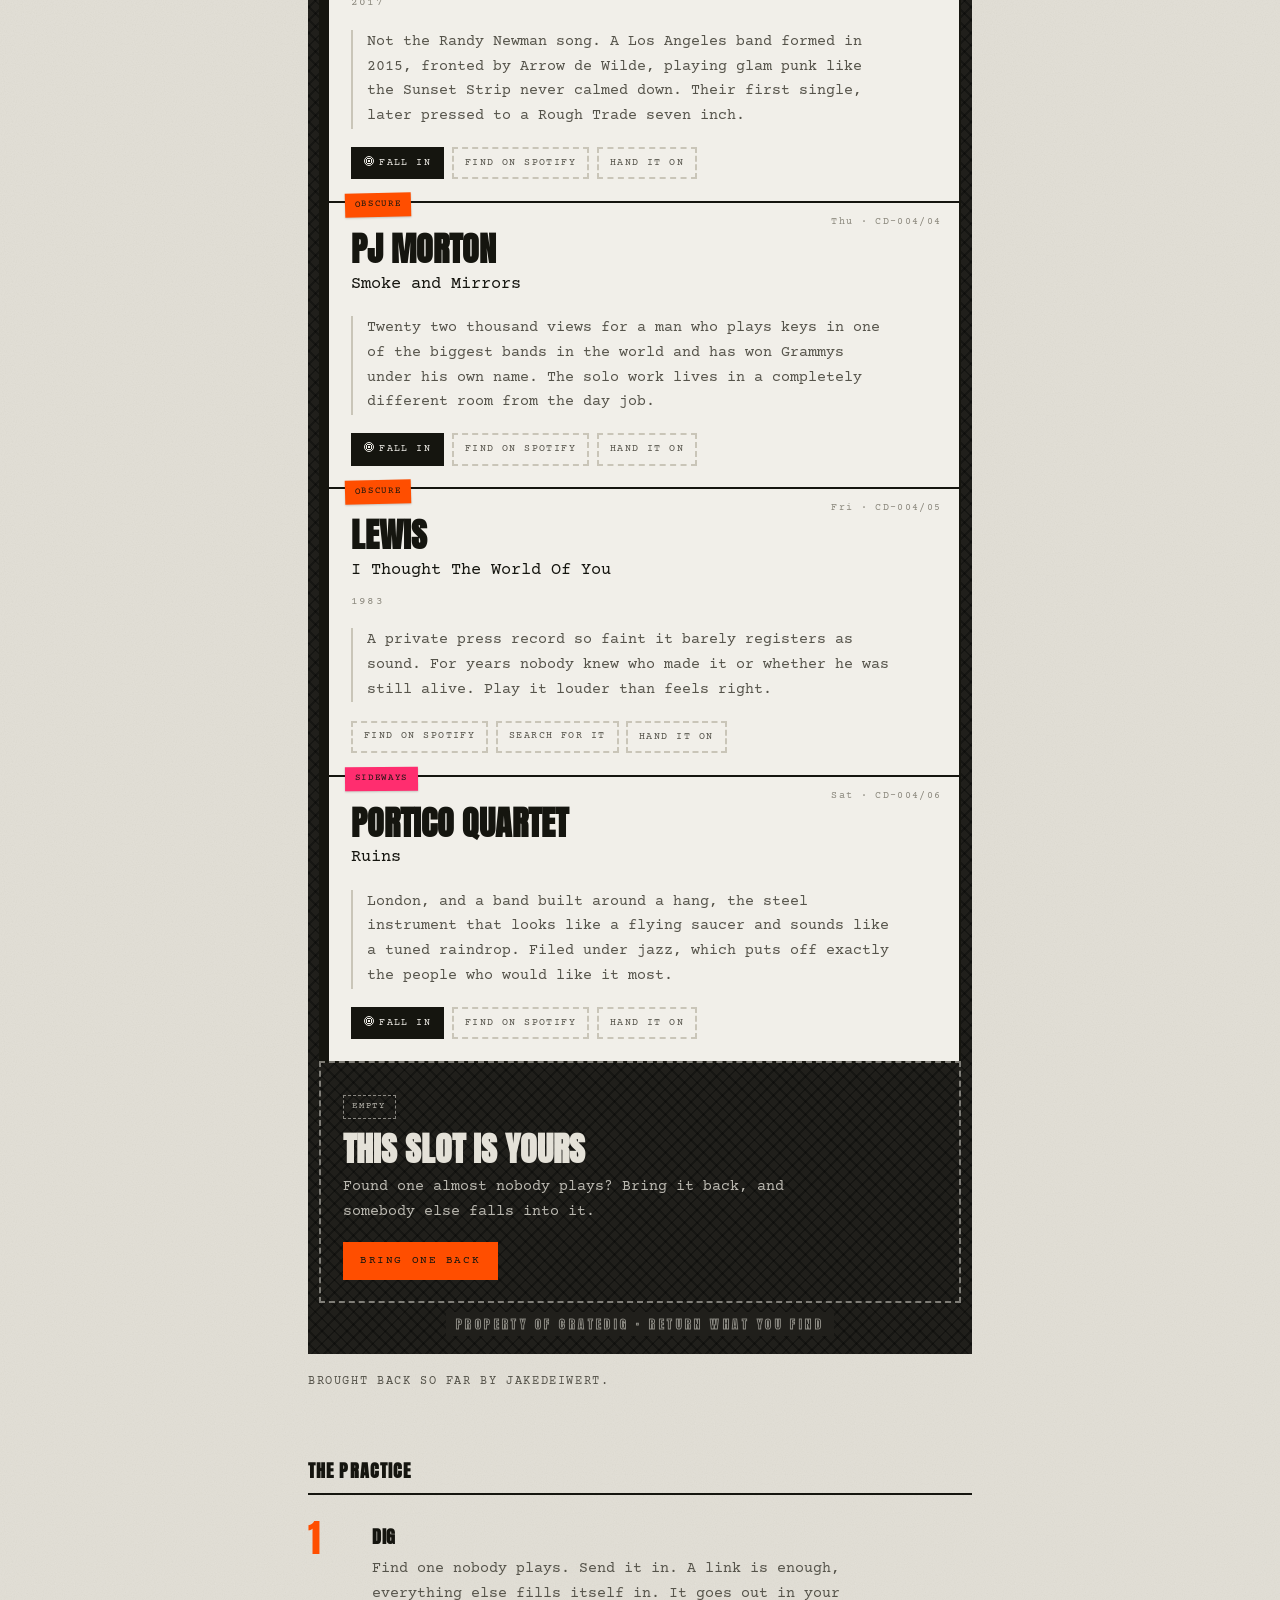
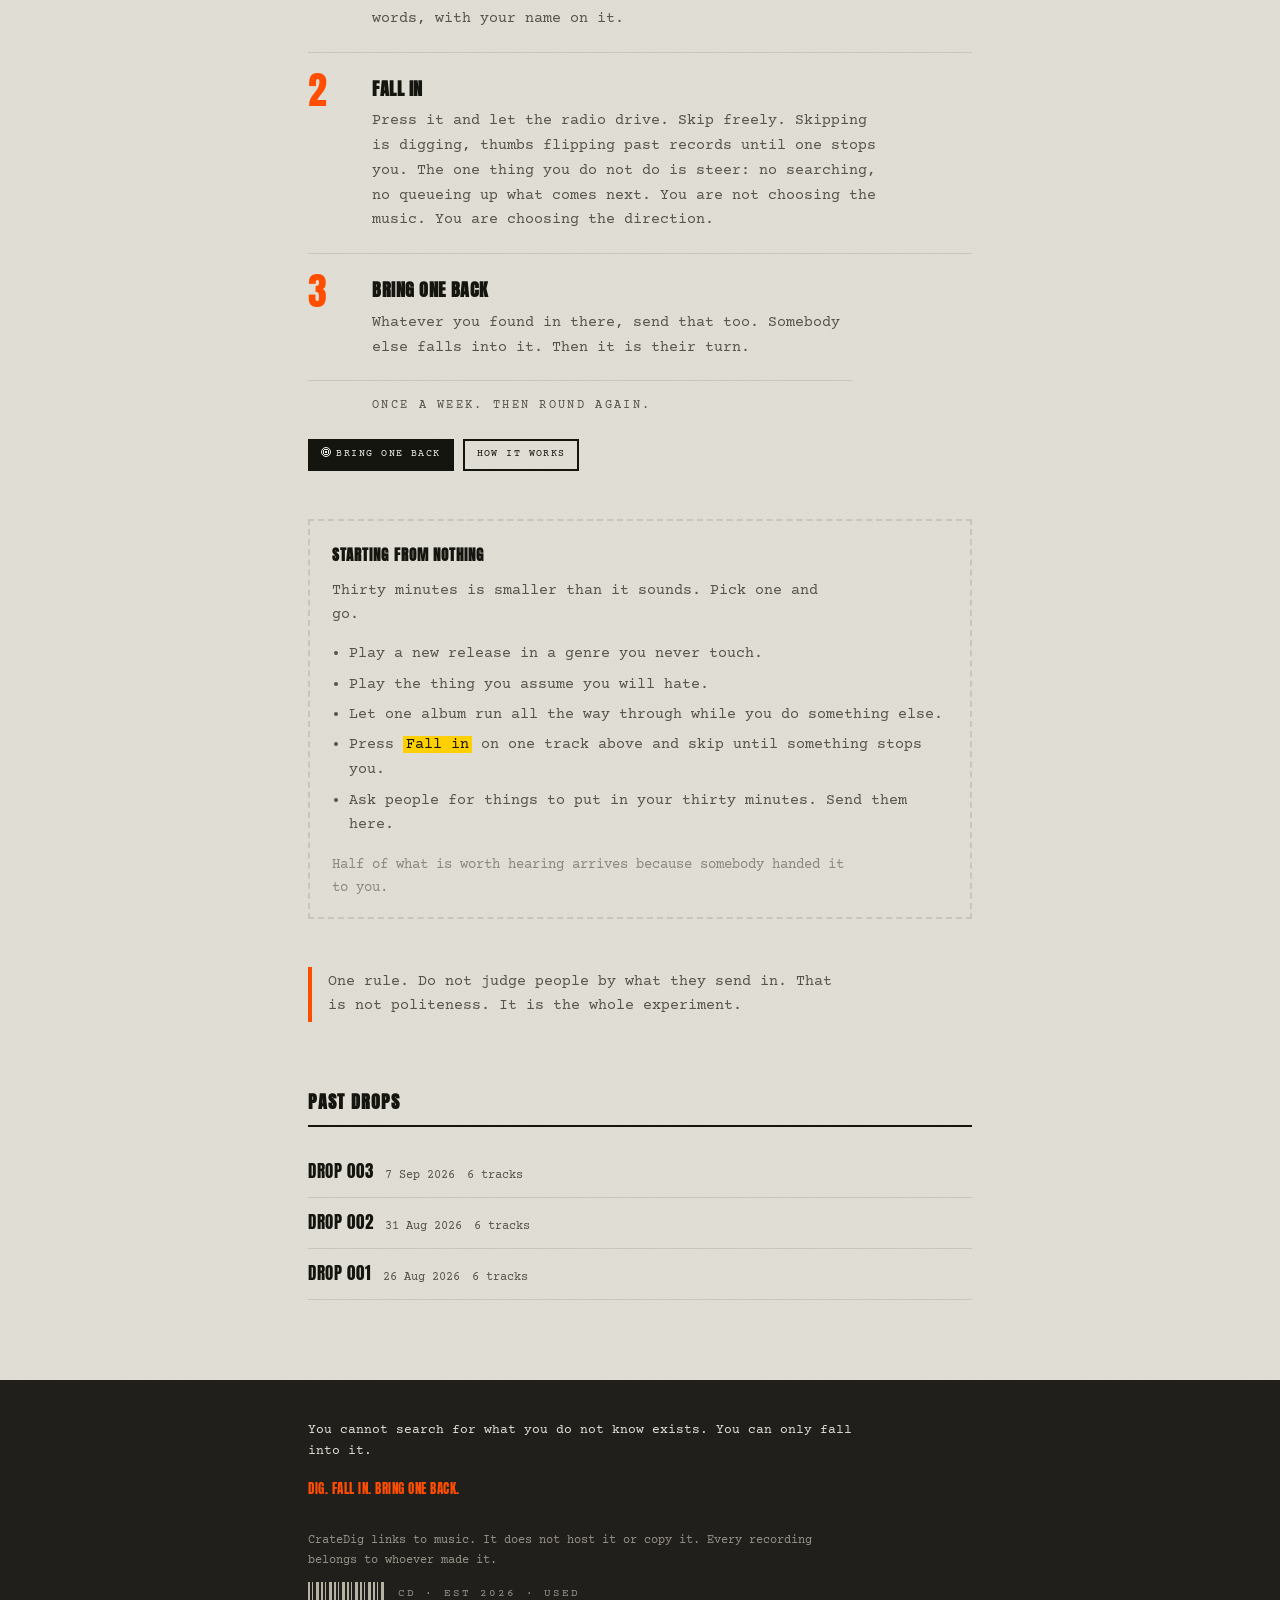
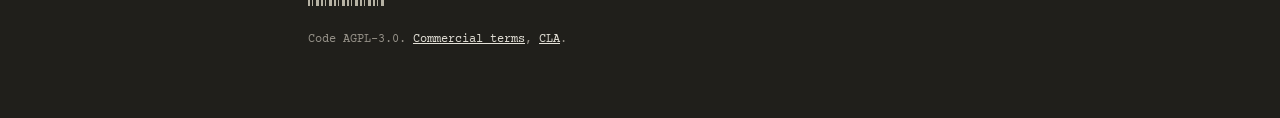
==== commit 6c0c7e9a: "Past drops open, handed-on links survive, the roster moves up Two things the site got wrong once it " ====
--- a/index.html
+++ b/index.html
@@ -58,6 +58,7 @@
 
   <section id="crate">
     <div id="latest" class="empty">Opening the crate.</div>
+    <div id="credit"></div>
   </section>
 
   <section id="join" class="join">
@@ -124,7 +125,6 @@
       politeness. It is the whole experiment.
     </p>
 
-    <div id="credit"></div>
   </section>
 
   <section id="back">
--- a/assets/style.css
+++ b/assets/style.css
@@ -717,3 +717,29 @@
   text-transform: uppercase;
   color: var(--ink-faint);
 }
+
+/* past drops open in the crate, so the rows are doors too */
+a.back-row { text-decoration: none; color: var(--ink-soft); }
+a.back-row:hover { color: var(--ink); }
+a.back-row:hover b { color: var(--obscure); }
+
+.crate-back {
+  display: inline-block;
+  margin-bottom: 0.9rem;
+  font-size: 0.7rem;
+  letter-spacing: 0.16em;
+  text-transform: uppercase;
+  text-decoration: none;
+  color: var(--ink-soft);
+  border-bottom: 2px solid transparent;
+}
+.crate-back:hover { color: var(--ink); border-bottom-color: var(--obscure); }
+
+/* the roster sits with the crate, next to the slot that asks you to join it */
+#credit .credit {
+  margin: 1.1rem 0 0;
+  font-size: 0.72rem;
+  letter-spacing: 0.14em;
+  text-transform: uppercase;
+  color: var(--ink-soft);
+}
